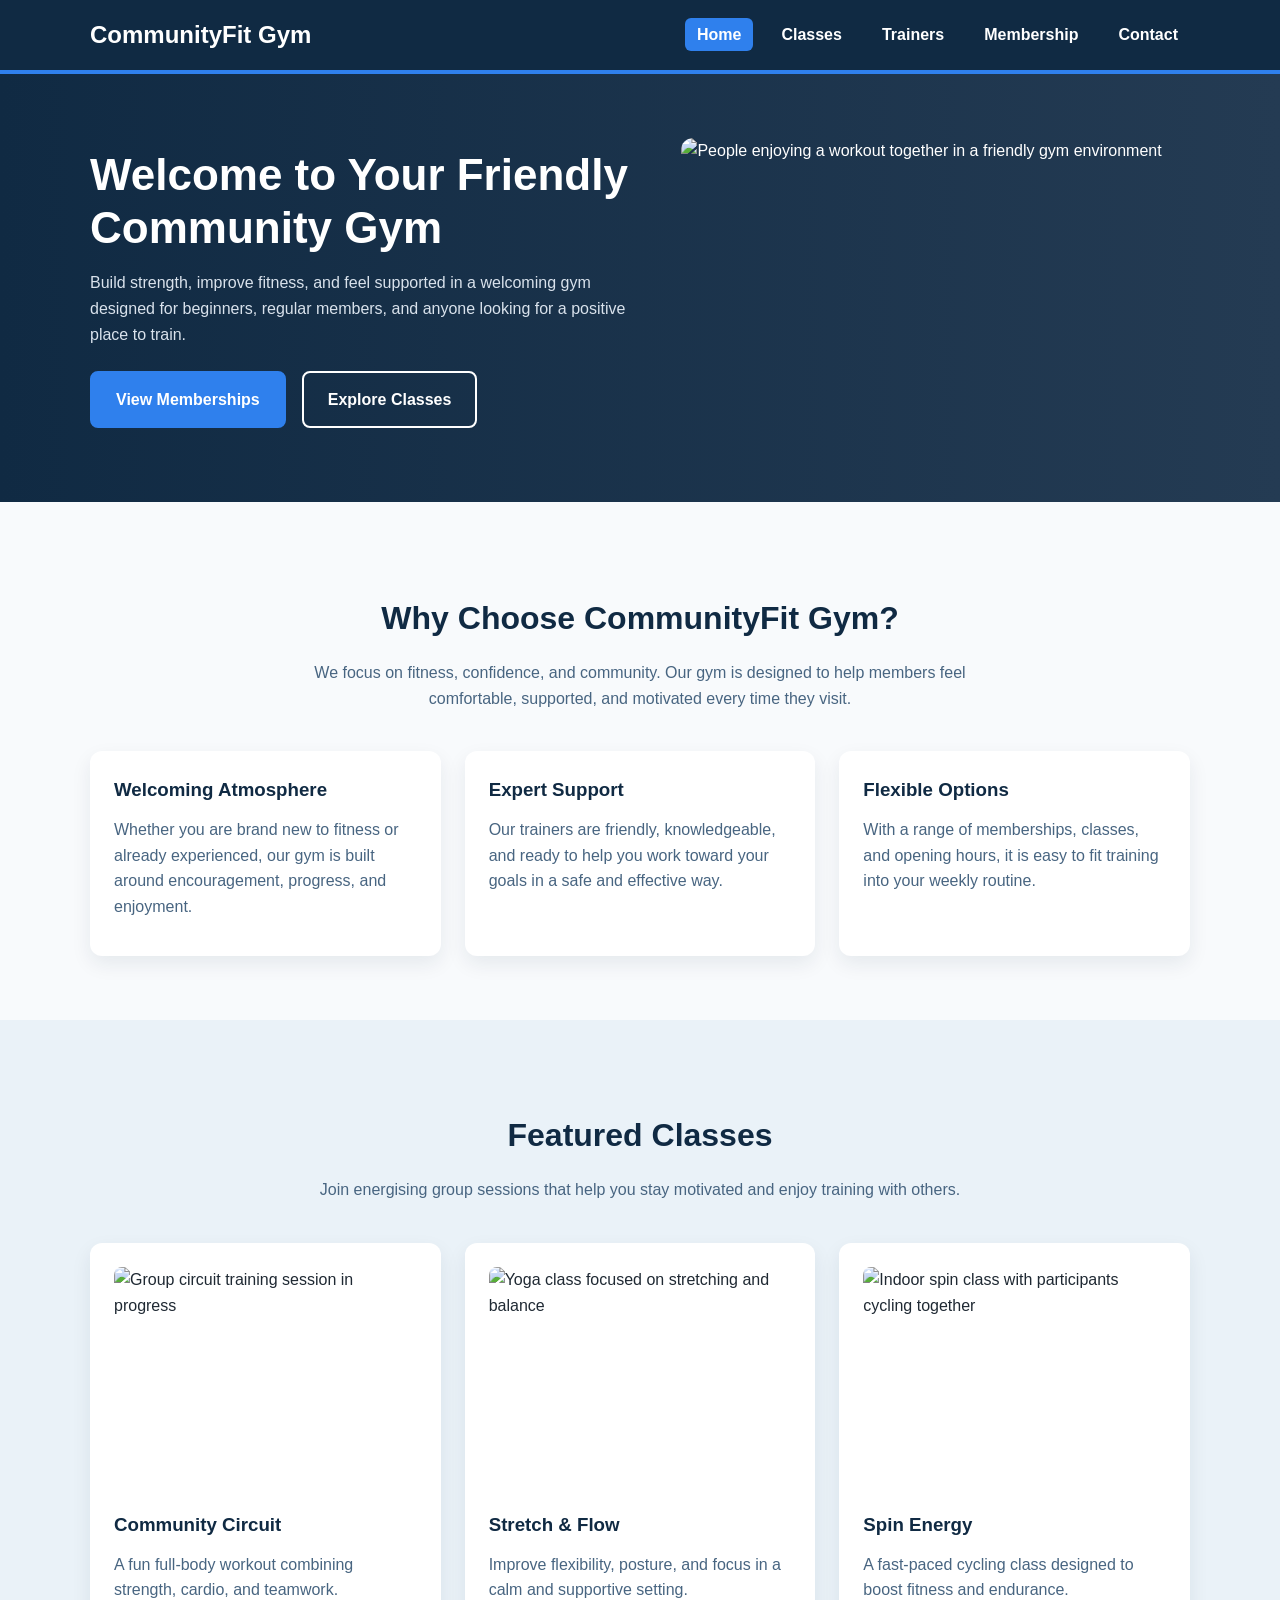
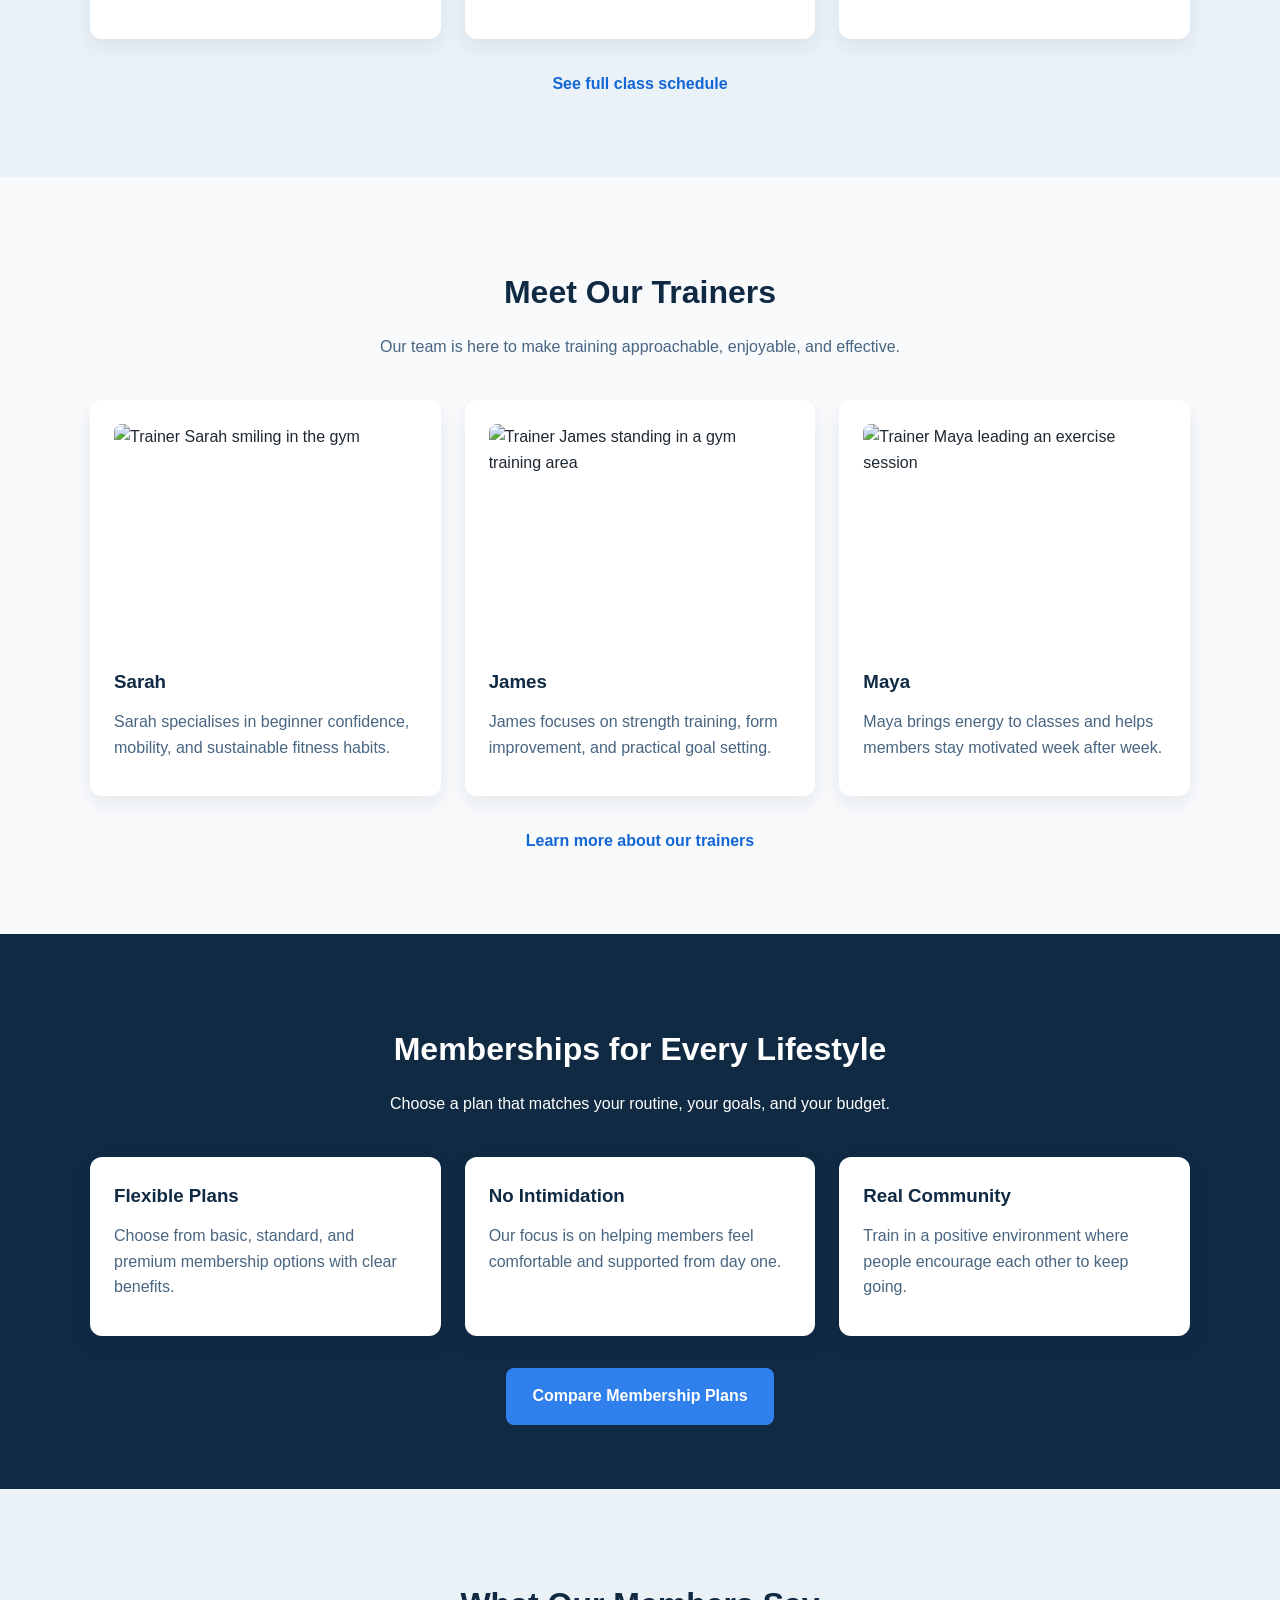
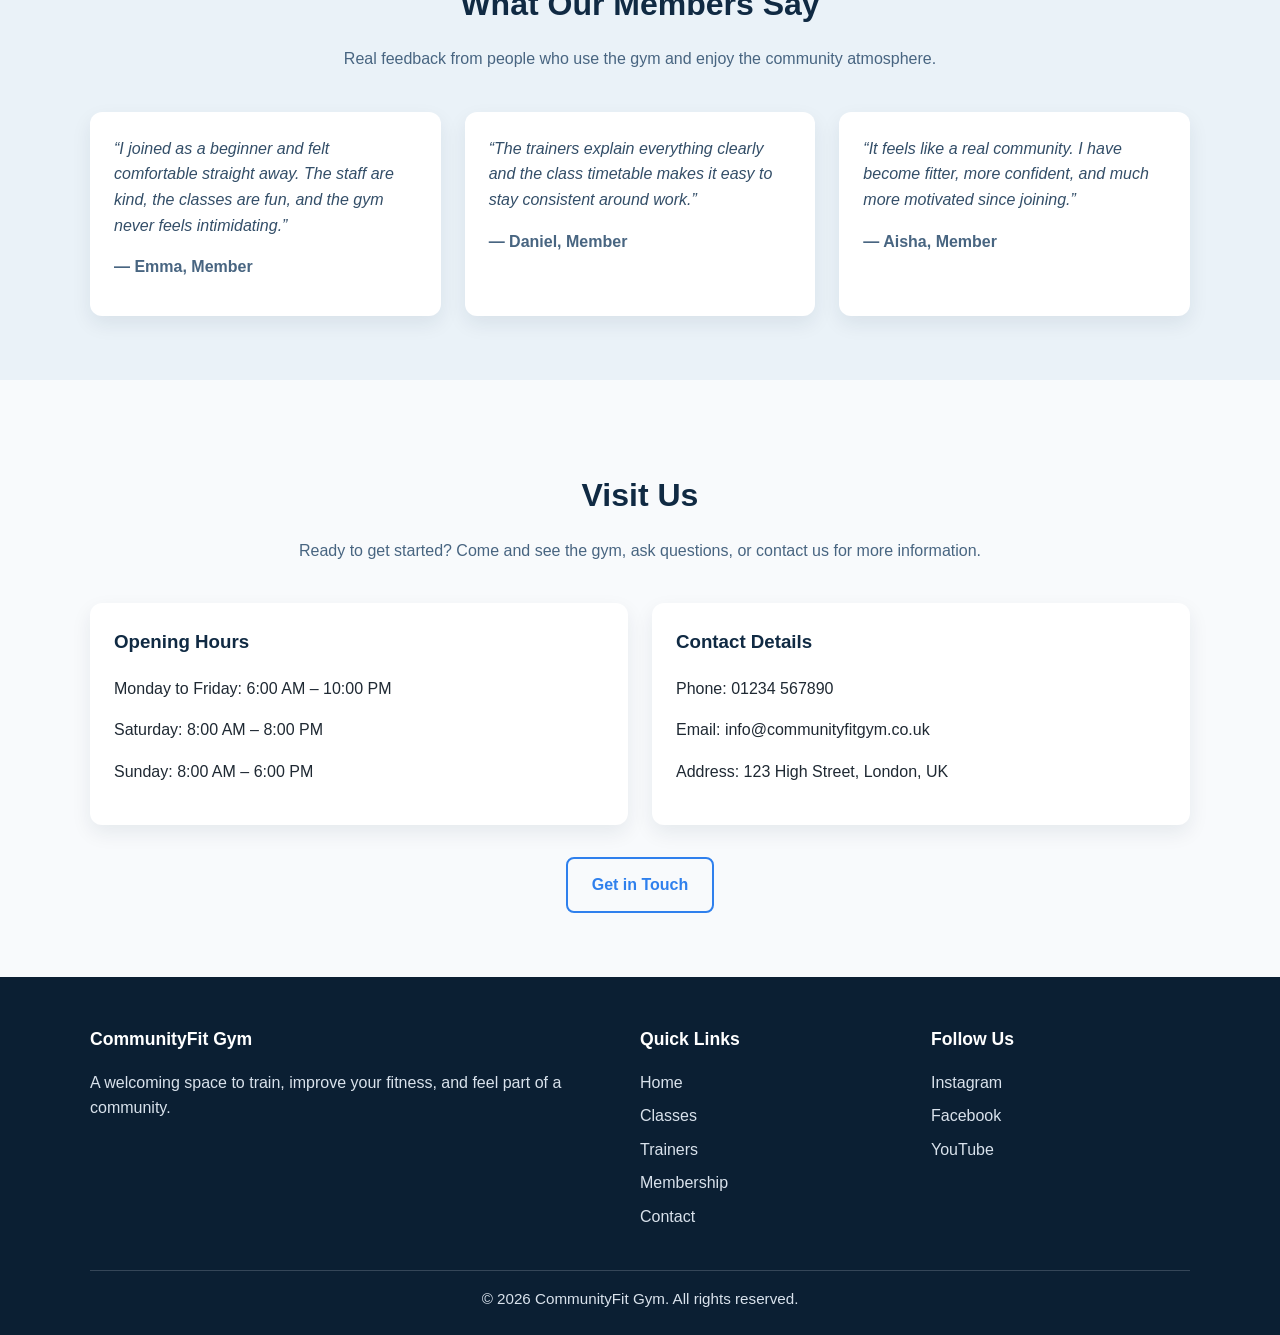
==== index.html @ 57872a76 "Initial commit – milestone project structure and planning documents" ====
<!DOCTYPE html>
<html lang="en">
<head>
  <meta charset="UTF-8">
  <meta name="viewport" content="width=device-width, initial-scale=1.0">
  <title>CommunityFit Gym | Home</title>
  <meta name="description" content="CommunityFit Gym is a friendly local gym offering motivating fitness spaces, expert trainers, group classes, and flexible memberships.">
  <link rel="stylesheet" href="css/style.css">
</head>
<body>
  <!-- Site Header -->
  <header>
    <div class="container">
      <a href="index.html" class="logo">CommunityFit Gym</a>

      <nav aria-label="Main navigation">
        <ul class="nav-links">
          <li><a href="index.html" aria-current="page">Home</a></li>
          <li><a href="classes.html">Classes</a></li>
          <li><a href="trainers.html">Trainers</a></li>
          <li><a href="membership.html">Membership</a></li>
          <li><a href="contact.html">Contact</a></li>
        </ul>
      </nav>
    </div>
  </header>

  <main>
    <!-- Hero Section -->
    <section class="hero">
      <div class="container hero-content">
        <div class="hero-text">
          <h1>Welcome to Your Friendly Community Gym</h1>
          <p>
            Build strength, improve fitness, and feel supported in a welcoming
            gym designed for beginners, regular members, and anyone looking for
            a positive place to train.
          </p>
          <div class="hero-buttons">
            <a href="membership.html" class="btn">View Memberships</a>
            <a href="classes.html" class="btn btn-secondary">Explore Classes</a>
          </div>
        </div>

        <div class="hero-image">
          <img src="images/gym-hero.jpg" alt="People enjoying a workout together in a friendly gym environment">
        </div>
      </div>
    </section>

    <!-- About Section -->
    <section class="section">
      <div class="container">
        <div class="section-heading">
          <h2>Why Choose CommunityFit Gym?</h2>
          <p>
            We focus on fitness, confidence, and community. Our gym is designed
            to help members feel comfortable, supported, and motivated every time
            they visit.
          </p>
        </div>

        <div class="card-grid">
          <article class="card">
            <h3>Welcoming Atmosphere</h3>
            <p>
              Whether you are brand new to fitness or already experienced, our
              gym is built around encouragement, progress, and enjoyment.
            </p>
          </article>

          <article class="card">
            <h3>Expert Support</h3>
            <p>
              Our trainers are friendly, knowledgeable, and ready to help you
              work toward your goals in a safe and effective way.
            </p>
          </article>

          <article class="card">
            <h3>Flexible Options</h3>
            <p>
              With a range of memberships, classes, and opening hours, it is easy
              to fit training into your weekly routine.
            </p>
          </article>
        </div>
      </div>
    </section>

    <!-- Featured Classes -->
    <section class="section section-alt">
      <div class="container">
        <div class="section-heading">
          <h2>Featured Classes</h2>
          <p>
            Join energising group sessions that help you stay motivated and enjoy
            training with others.
          </p>
        </div>

        <div class="card-grid">
          <article class="card">
            <img src="images/class-circuit.jpg" alt="Group circuit training session in progress">
            <h3>Community Circuit</h3>
            <p>
              A fun full-body workout combining strength, cardio, and teamwork.
            </p>
          </article>

          <article class="card">
            <img src="images/class-yoga.jpg" alt="Yoga class focused on stretching and balance">
            <h3>Stretch & Flow</h3>
            <p>
              Improve flexibility, posture, and focus in a calm and supportive setting.
            </p>
          </article>

          <article class="card">
            <img src="images/class-spin.jpg" alt="Indoor spin class with participants cycling together">
            <h3>Spin Energy</h3>
            <p>
              A fast-paced cycling class designed to boost fitness and endurance.
            </p>
          </article>
        </div>

        <p class="section-link">
          <a href="classes.html" class="text-link">See full class schedule</a>
        </p>
      </div>
    </section>

    <!-- Trainer Preview -->
    <section class="section">
      <div class="container">
        <div class="section-heading">
          <h2>Meet Our Trainers</h2>
          <p>
            Our team is here to make training approachable, enjoyable, and effective.
          </p>
        </div>

        <div class="card-grid">
          <article class="card">
            <img src="images/trainer-sarah.jpg" alt="Trainer Sarah smiling in the gym">
            <h3>Sarah</h3>
            <p>
              Sarah specialises in beginner confidence, mobility, and sustainable fitness habits.
            </p>
          </article>

          <article class="card">
            <img src="images/trainer-james.jpg" alt="Trainer James standing in a gym training area">
            <h3>James</h3>
            <p>
              James focuses on strength training, form improvement, and practical goal setting.
            </p>
          </article>

          <article class="card">
            <img src="images/trainer-maya.jpg" alt="Trainer Maya leading an exercise session">
            <h3>Maya</h3>
            <p>
              Maya brings energy to classes and helps members stay motivated week after week.
            </p>
          </article>
        </div>

        <p class="section-link">
          <a href="trainers.html" class="text-link">Learn more about our trainers</a>
        </p>
      </div>
    </section>

    <!-- Membership CTA -->
    <section class="section cta-section">
      <div class="container">
        <div class="section-heading">
          <h2>Memberships for Every Lifestyle</h2>
          <p>
            Choose a plan that matches your routine, your goals, and your budget.
          </p>
        </div>

        <div class="card-grid">
          <article class="card">
            <h3>Flexible Plans</h3>
            <p>
              Choose from basic, standard, and premium membership options with clear benefits.
            </p>
          </article>

          <article class="card">
            <h3>No Intimidation</h3>
            <p>
              Our focus is on helping members feel comfortable and supported from day one.
            </p>
          </article>

          <article class="card">
            <h3>Real Community</h3>
            <p>
              Train in a positive environment where people encourage each other to keep going.
            </p>
          </article>
        </div>

        <div class="center-content">
          <a href="membership.html" class="btn">Compare Membership Plans</a>
        </div>
      </div>
    </section>

    <!-- Testimonials -->
    <section class="section section-alt">
      <div class="container">
        <div class="section-heading">
          <h2>What Our Members Say</h2>
          <p>
            Real feedback from people who use the gym and enjoy the community atmosphere.
          </p>
        </div>

        <div class="card-grid">
          <article class="card">
            <blockquote>
              “I joined as a beginner and felt comfortable straight away. The staff are kind,
              the classes are fun, and the gym never feels intimidating.”
            </blockquote>
            <p class="testimonial-name">— Emma, Member</p>
          </article>

          <article class="card">
            <blockquote>
              “The trainers explain everything clearly and the class timetable makes it easy
              to stay consistent around work.”
            </blockquote>
            <p class="testimonial-name">— Daniel, Member</p>
          </article>

          <article class="card">
            <blockquote>
              “It feels like a real community. I have become fitter, more confident, and much
              more motivated since joining.”
            </blockquote>
            <p class="testimonial-name">— Aisha, Member</p>
          </article>
        </div>
      </div>
    </section>

    <!-- Contact Preview -->
    <section class="section">
      <div class="container">
        <div class="section-heading">
          <h2>Visit Us</h2>
          <p>
            Ready to get started? Come and see the gym, ask questions, or contact us for more information.
          </p>
        </div>

        <div class="contact-preview">
          <div class="contact-box">
            <h3>Opening Hours</h3>
            <p>Monday to Friday: 6:00 AM – 10:00 PM</p>
            <p>Saturday: 8:00 AM – 8:00 PM</p>
            <p>Sunday: 8:00 AM – 6:00 PM</p>
          </div>

          <div class="contact-box">
            <h3>Contact Details</h3>
            <p>Phone: 01234 567890</p>
            <p>Email: info@communityfitgym.co.uk</p>
            <p>Address: 123 High Street, London, UK</p>
          </div>
        </div>

        <div class="center-content">
          <a href="contact.html" class="btn btn-secondary">Get in Touch</a>
        </div>
      </div>
    </section>
  </main>

  <!-- Site Footer -->
  <footer>
    <div class="container footer-content">
      <div>
        <h2 class="footer-heading">CommunityFit Gym</h2>
        <p>A welcoming space to train, improve your fitness, and feel part of a community.</p>
      </div>

      <div>
        <h2 class="footer-heading">Quick Links</h2>
        <ul class="footer-links">
          <li><a href="index.html">Home</a></li>
          <li><a href="classes.html">Classes</a></li>
          <li><a href="trainers.html">Trainers</a></li>
          <li><a href="membership.html">Membership</a></li>
          <li><a href="contact.html">Contact</a></li>
        </ul>
      </div>

      <div>
        <h2 class="footer-heading">Follow Us</h2>
        <ul class="footer-links">
          <li><a href="https://www.instagram.com/" target="_blank" rel="noopener noreferrer">Instagram</a></li>
          <li><a href="https://www.facebook.com/" target="_blank" rel="noopener noreferrer">Facebook</a></li>
          <li><a href="https://www.youtube.com/" target="_blank" rel="noopener noreferrer">YouTube</a></li>
        </ul>
      </div>
    </div>

    <div class="container">
      <p class="copyright">&copy; 2026 CommunityFit Gym. All rights reserved.</p>
    </div>
  </footer>
</body>
</html>
---- css/style.css ----
/* ========================================
   COMMUNITY GYM WEBSITE STYLESHEET
   Main stylesheet for all pages
   ======================================== */

/* ========================================
   CSS RESET / BASE STYLES
   ======================================== */
*,
*::before,
*::after {
  box-sizing: border-box;
}

html {
  font-size: 100%;
  scroll-behavior: smooth;
}

body {
  margin: 0;
  font-family: Arial, Helvetica, sans-serif;
  line-height: 1.6;
  color: #1f2933;
  background-color: #f8fafc;
}

img {
  display: block;
  max-width: 100%;
  height: auto;
}

table {
  border-collapse: collapse;
  width: 100%;
}

input,
textarea,
button {
  font: inherit;
}

a {
  color: inherit;
  text-decoration: none;
}

ul {
  padding-left: 0;
  margin: 0;
  list-style: none;
}

/* ========================================
   GLOBAL LAYOUT
   ======================================== */
.container {
  width: min(1100px, 90%);
  margin: 0 auto;
}

.section {
  padding: 4rem 0;
}

.section-alt {
  background-color: #eaf2f8;
}

.section-heading {
  max-width: 700px;
  margin: 0 auto 2.5rem;
  text-align: center;
}

.section-heading h2 {
  margin-bottom: 1rem;
  font-size: 2rem;
  color: #102a43;
}

.section-heading p {
  margin: 0;
  color: #486581;
}

.center-content {
  text-align: center;
  margin-top: 2rem;
}

.sr-only {
  position: absolute;
  width: 1px;
  height: 1px;
  padding: 0;
  margin: -1px;
  overflow: hidden;
  clip: rect(0, 0, 0, 0);
  white-space: nowrap;
  border: 0;
}

/* ========================================
   HEADER / NAVIGATION
   ======================================== */
header {
  background-color: #102a43;
  color: #ffffff;
  padding: 1rem 0;
  border-bottom: 4px solid #2f80ed;
}

header .container {
  display: flex;
  justify-content: space-between;
  align-items: center;
  gap: 1.5rem;
}

.logo {
  font-size: 1.5rem;
  font-weight: bold;
  color: #ffffff;
}

.nav-links {
  display: flex;
  flex-wrap: wrap;
  gap: 1rem;
}

.nav-links a {
  color: #ffffff;
  font-weight: 600;
  padding: 0.5rem 0.75rem;
  border-radius: 0.375rem;
  transition: background-color 0.3s ease;
}

.nav-links a:hover,
.nav-links a:focus {
  background-color: rgba(255, 255, 255, 0.15);
}

.nav-links a[aria-current="page"] {
  background-color: #2f80ed;
  color: #ffffff;
}

/* ========================================
   HERO / PAGE BANNER
   ======================================== */
.hero {
  background: linear-gradient(to right, #102a43, #243b53);
  color: #ffffff;
  padding: 4rem 0;
}

.hero-content {
  display: grid;
  grid-template-columns: 1.1fr 1fr;
  align-items: center;
  gap: 2rem;
}

.hero-text h1 {
  margin-top: 0;
  margin-bottom: 1rem;
  font-size: 2.75rem;
  line-height: 1.2;
}

.hero-text p {
  margin-bottom: 1.5rem;
  color: #d9e2ec;
  max-width: 580px;
}

.hero-image img {
  border-radius: 0.75rem;
  object-fit: cover;
  min-height: 300px;
  width: 100%;
}

.hero-buttons {
  display: flex;
  flex-wrap: wrap;
  gap: 1rem;
}

.page-banner {
  background-color: #d9eaf7;
  padding: 3rem 0;
  text-align: center;
}

.page-banner h1 {
  margin-top: 0;
  margin-bottom: 0.75rem;
  font-size: 2.5rem;
  color: #102a43;
}

.page-banner p {
  max-width: 700px;
  margin: 0 auto;
  color: #486581;
}

/* ========================================
   BUTTONS / LINKS
   ======================================== */
.btn {
  display: inline-block;
  background-color: #2f80ed;
  color: #ffffff;
  border: 2px solid #2f80ed;
  padding: 0.85rem 1.5rem;
  border-radius: 0.5rem;
  font-weight: 700;
  transition: background-color 0.3s ease, border-color 0.3s ease,
    color 0.3s ease, transform 0.3s ease;
  cursor: pointer;
}

.btn:hover,
.btn:focus {
  background-color: #1366d6;
  border-color: #1366d6;
  transform: translateY(-2px);
}

.btn-secondary {
  background-color: transparent;
  border: 2px solid #ffffff;
  color: #ffffff;
}

.hero .btn-secondary:hover,
.hero .btn-secondary:focus {
  background-color: #ffffff;
  color: #102a43;
}

.section .btn-secondary,
.cta-section .btn-secondary,
.center-content .btn-secondary {
  background-color: transparent;
  border-color: #2f80ed;
  color: #2f80ed;
}

.section .btn-secondary:hover,
.section .btn-secondary:focus,
.cta-section .btn-secondary:hover,
.cta-section .btn-secondary:focus,
.center-content .btn-secondary:hover,
.center-content .btn-secondary:focus {
  background-color: #2f80ed;
  color: #ffffff;
}

.text-link {
  color: #1366d6;
  font-weight: 700;
}

.text-link:hover,
.text-link:focus {
  text-decoration: underline;
}

.section-link {
  text-align: center;
  margin-top: 2rem;
}

/* ========================================
   CARD LAYOUTS
   ======================================== */
.card-grid {
  display: grid;
  grid-template-columns: repeat(3, 1fr);
  gap: 1.5rem;
}

.card {
  background-color: #ffffff;
  border-radius: 0.75rem;
  padding: 1.5rem;
  box-shadow: 0 8px 20px rgba(16, 42, 67, 0.08);
  height: 100%;
}

.card img {
  width: 100%;
  border-radius: 0.5rem;
  margin-bottom: 1rem;
  object-fit: cover;
  aspect-ratio: 4 / 3;
}

.card h3 {
  margin-top: 0;
  margin-bottom: 0.75rem;
  color: #102a43;
}

.card p {
  margin-top: 0;
  margin-bottom: 0.75rem;
  color: #486581;
}

.trainer-role {
  font-weight: 700;
  color: #2f80ed;
}

blockquote {
  margin: 0 0 1rem;
  font-style: italic;
  color: #334e68;
}

.testimonial-name {
  font-weight: 700;
  color: #102a43;
  margin-bottom: 0;
}

/* ========================================
   MEMBERSHIP
   ======================================== */
.membership-grid {
  align-items: stretch;
}

.membership-card {
  text-align: center;
}

.featured-plan {
  border: 3px solid #2f80ed;
  position: relative;
}

.price {
  font-size: 2.25rem;
  font-weight: bold;
  color: #102a43;
  margin: 1rem 0;
}

.price span {
  font-size: 1rem;
  font-weight: normal;
  color: #486581;
}

.membership-features {
  margin: 1.5rem 0;
  text-align: left;
}

.membership-features li {
  padding: 0.5rem 0;
  border-bottom: 1px solid #e6edf3;
  color: #486581;
}

.membership-features li:last-child {
  border-bottom: none;
}

.faq-grid {
  display: grid;
  grid-template-columns: repeat(3, 1fr);
  gap: 1.5rem;
}

/* ========================================
   TABLES
   ======================================== */
.table-wrapper,
.hours-table-wrapper {
  overflow-x: auto;
}

.schedule-table,
.hours-table {
  background-color: #ffffff;
  border-radius: 0.5rem;
  overflow: hidden;
  box-shadow: 0 8px 20px rgba(16, 42, 67, 0.08);
}

.schedule-table th,
.schedule-table td,
.hours-table th,
.hours-table td {
  padding: 1rem;
  text-align: left;
  border-bottom: 1px solid #d9e2ec;
}

.schedule-table thead,
.hours-table thead {
  background-color: #102a43;
  color: #ffffff;
}

.schedule-table tbody tr:nth-child(even),
.hours-table tbody tr:nth-child(even) {
  background-color: #f8fafc;
}

/* ========================================
   CONTACT / FORM
   ======================================== */
.contact-preview,
.contact-grid {
  display: grid;
  grid-template-columns: repeat(2, 1fr);
  gap: 1.5rem;
}

.contact-grid {
  grid-template-columns: repeat(3, 1fr);
}

.contact-box {
  background-color: #ffffff;
  padding: 1.5rem;
  border-radius: 0.75rem;
  box-shadow: 0 8px 20px rgba(16, 42, 67, 0.08);
}

.contact-box h3 {
  margin-top: 0;
  color: #102a43;
}

.contact-form {
  max-width: 750px;
  margin: 0 auto;
  background-color: #ffffff;
  padding: 2rem;
  border-radius: 0.75rem;
  box-shadow: 0 8px 20px rgba(16, 42, 67, 0.08);
}

.form-group {
  margin-bottom: 1.25rem;
}

.form-group label {
  display: block;
  margin-bottom: 0.5rem;
  font-weight: 700;
  color: #102a43;
}

.form-group input,
.form-group textarea {
  width: 100%;
  padding: 0.9rem 1rem;
  border: 1px solid #bcccdc;
  border-radius: 0.5rem;
  background-color: #ffffff;
  color: #1f2933;
}

.form-group input:focus,
.form-group textarea:focus {
  outline: 3px solid rgba(47, 128, 237, 0.2);
  border-color: #2f80ed;
}

/* ========================================
   CTA SECTION
   ======================================== */
.cta-section {
  background-color: #102a43;
  color: #ffffff;
}

.cta-section .section-heading h2,
.cta-section .section-heading p {
  color: #ffffff;
}

/* ========================================
   FOOTER
   ======================================== */
footer {
  background-color: #0b1f33;
  color: #d9e2ec;
  padding: 3rem 0 1.5rem;
}

.footer-content {
  display: grid;
  grid-template-columns: 2fr 1fr 1fr;
  gap: 2rem;
  margin-bottom: 2rem;
}

.footer-heading {
  font-size: 1.1rem;
  margin-top: 0;
  margin-bottom: 1rem;
  color: #ffffff;
}

.footer-links li {
  margin-bottom: 0.5rem;
}

.footer-links a:hover,
.footer-links a:focus {
  color: #ffffff;
  text-decoration: underline;
}

.copyright {
  margin: 0;
  text-align: center;
  border-top: 1px solid rgba(217, 226, 236, 0.2);
  padding-top: 1rem;
  font-size: 0.95rem;
}

/* ========================================
   RESPONSIVE DESIGN
   ======================================== */
@media (max-width: 900px) {
  header .container,
  .hero-content,
  .footer-content,
  .contact-grid,
  .contact-preview,
  .card-grid,
  .faq-grid {
    grid-template-columns: 1fr;
  }

  header .container {
    display: flex;
    flex-direction: column;
    align-items: flex-start;
  }

  .nav-links {
    width: 100%;
  }

  .hero-text h1 {
    font-size: 2.2rem;
  }

  .footer-content {
    display: grid;
  }
}

@media (max-width: 700px) {
  .section {
    padding: 3rem 0;
  }

  .hero {
    padding: 3rem 0;
  }

  .hero-text h1,
  .page-banner h1 {
    font-size: 2rem;
  }

  .section-heading h2 {
    font-size: 1.75rem;
  }

  .nav-links {
    flex-direction: column;
    align-items: flex-start;
  }

  .hero-buttons,
  .center-content {
    display: flex;
    flex-direction: column;
    align-items: stretch;
    gap: 1rem;
  }

  .btn {
    text-align: center;
  }

  .contact-form {
    padding: 1.5rem;
  }

  .schedule-table th,
  .schedule-table td,
  .hours-table th,
  .hours-table td {
    padding: 0.75rem;
  }
}

@media (max-width: 480px) {
  body {
    font-size: 0.95rem;
  }

  .container {
    width: 92%;
  }

  .hero-text h1,
  .page-banner h1 {
    font-size: 1.75rem;
  }

  .section-heading h2 {
    font-size: 1.5rem;
  }

  .logo {
    font-size: 1.25rem;
  }

  .card,
  .contact-box,
  .contact-form {
    padding: 1.25rem;
  }
}
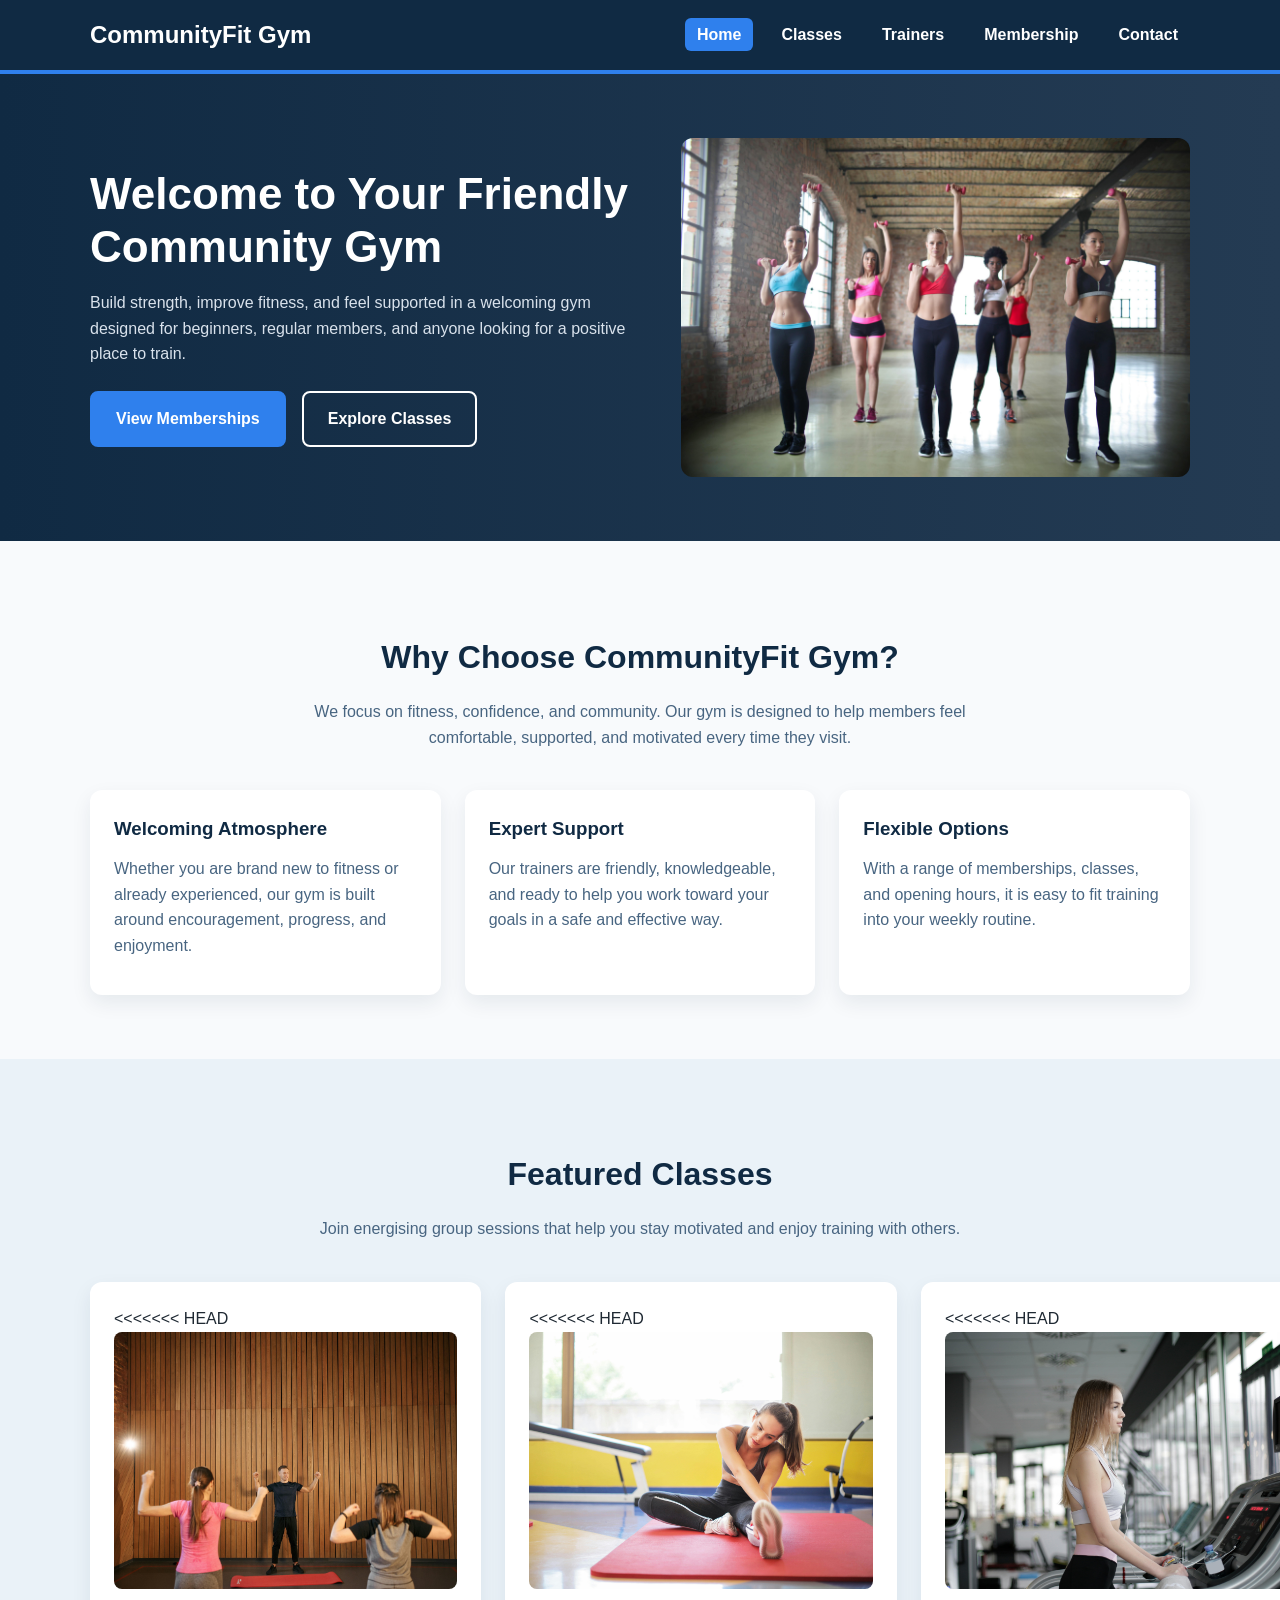
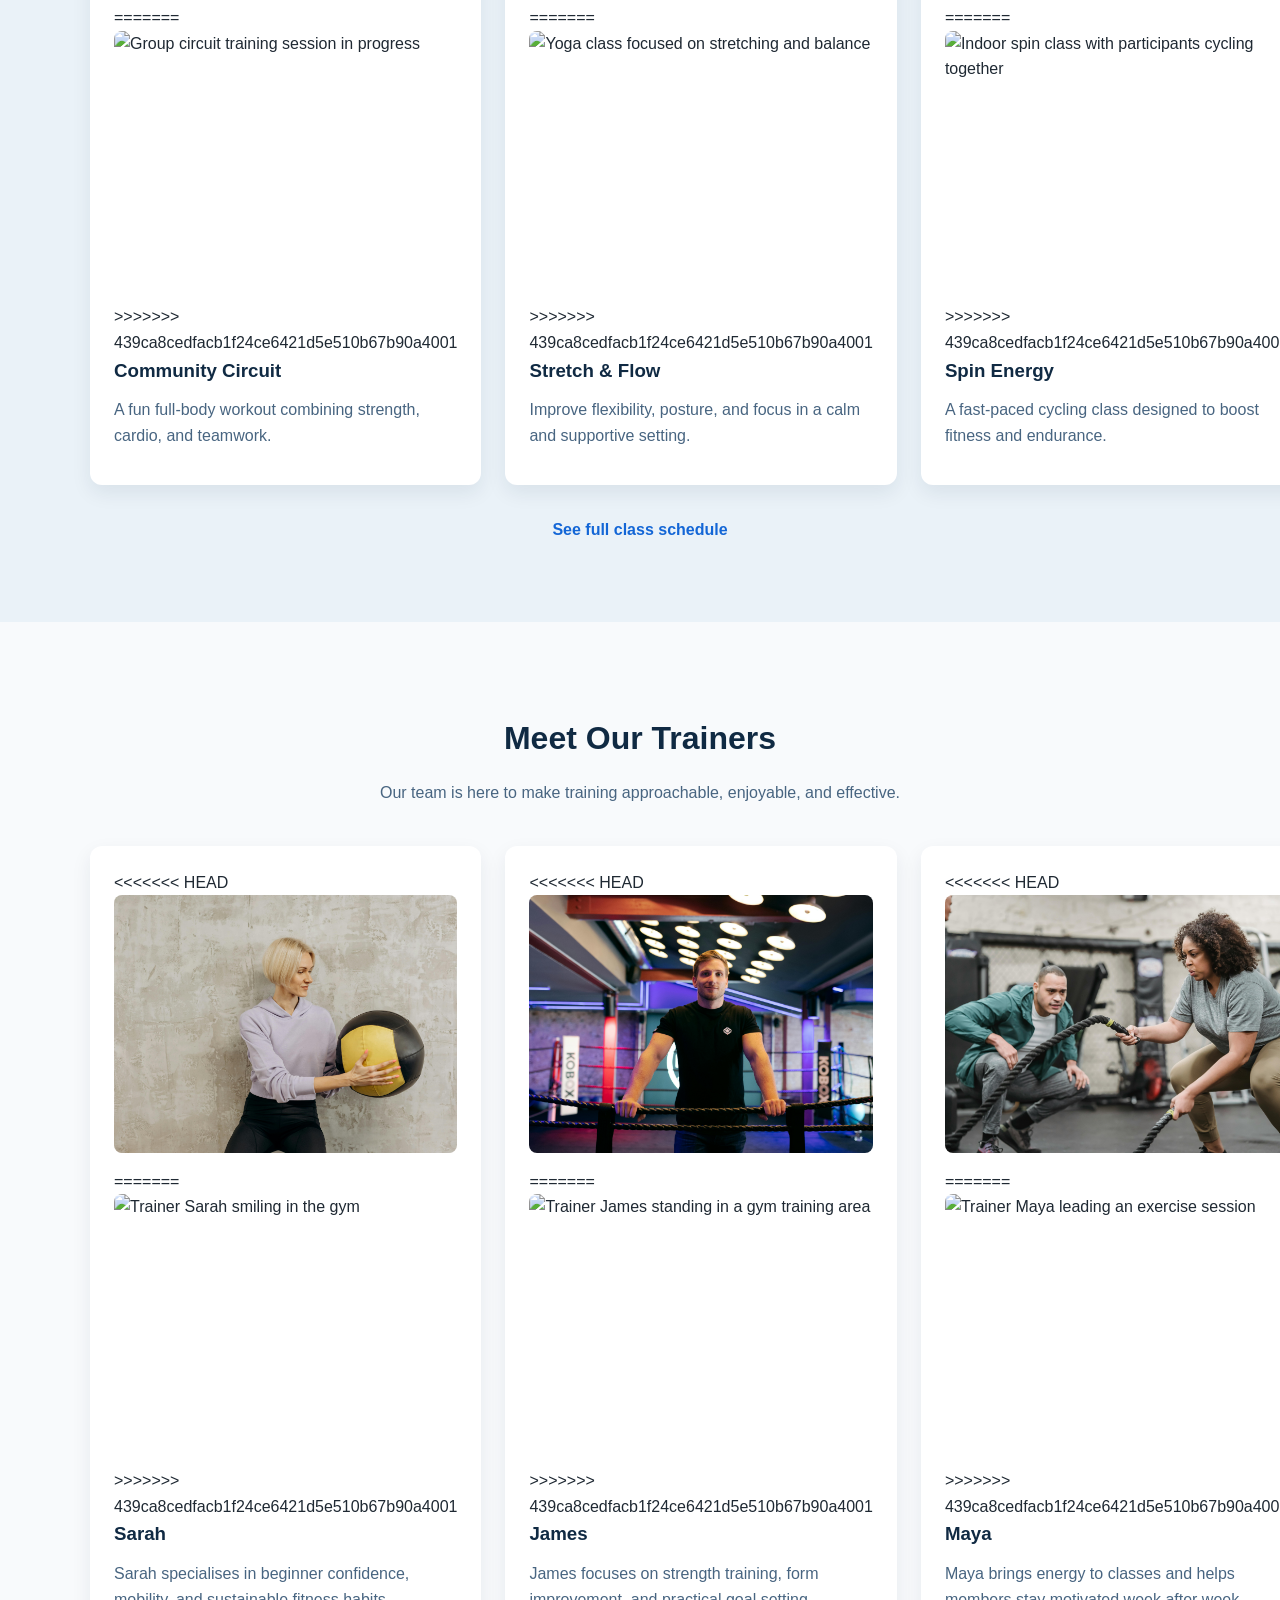
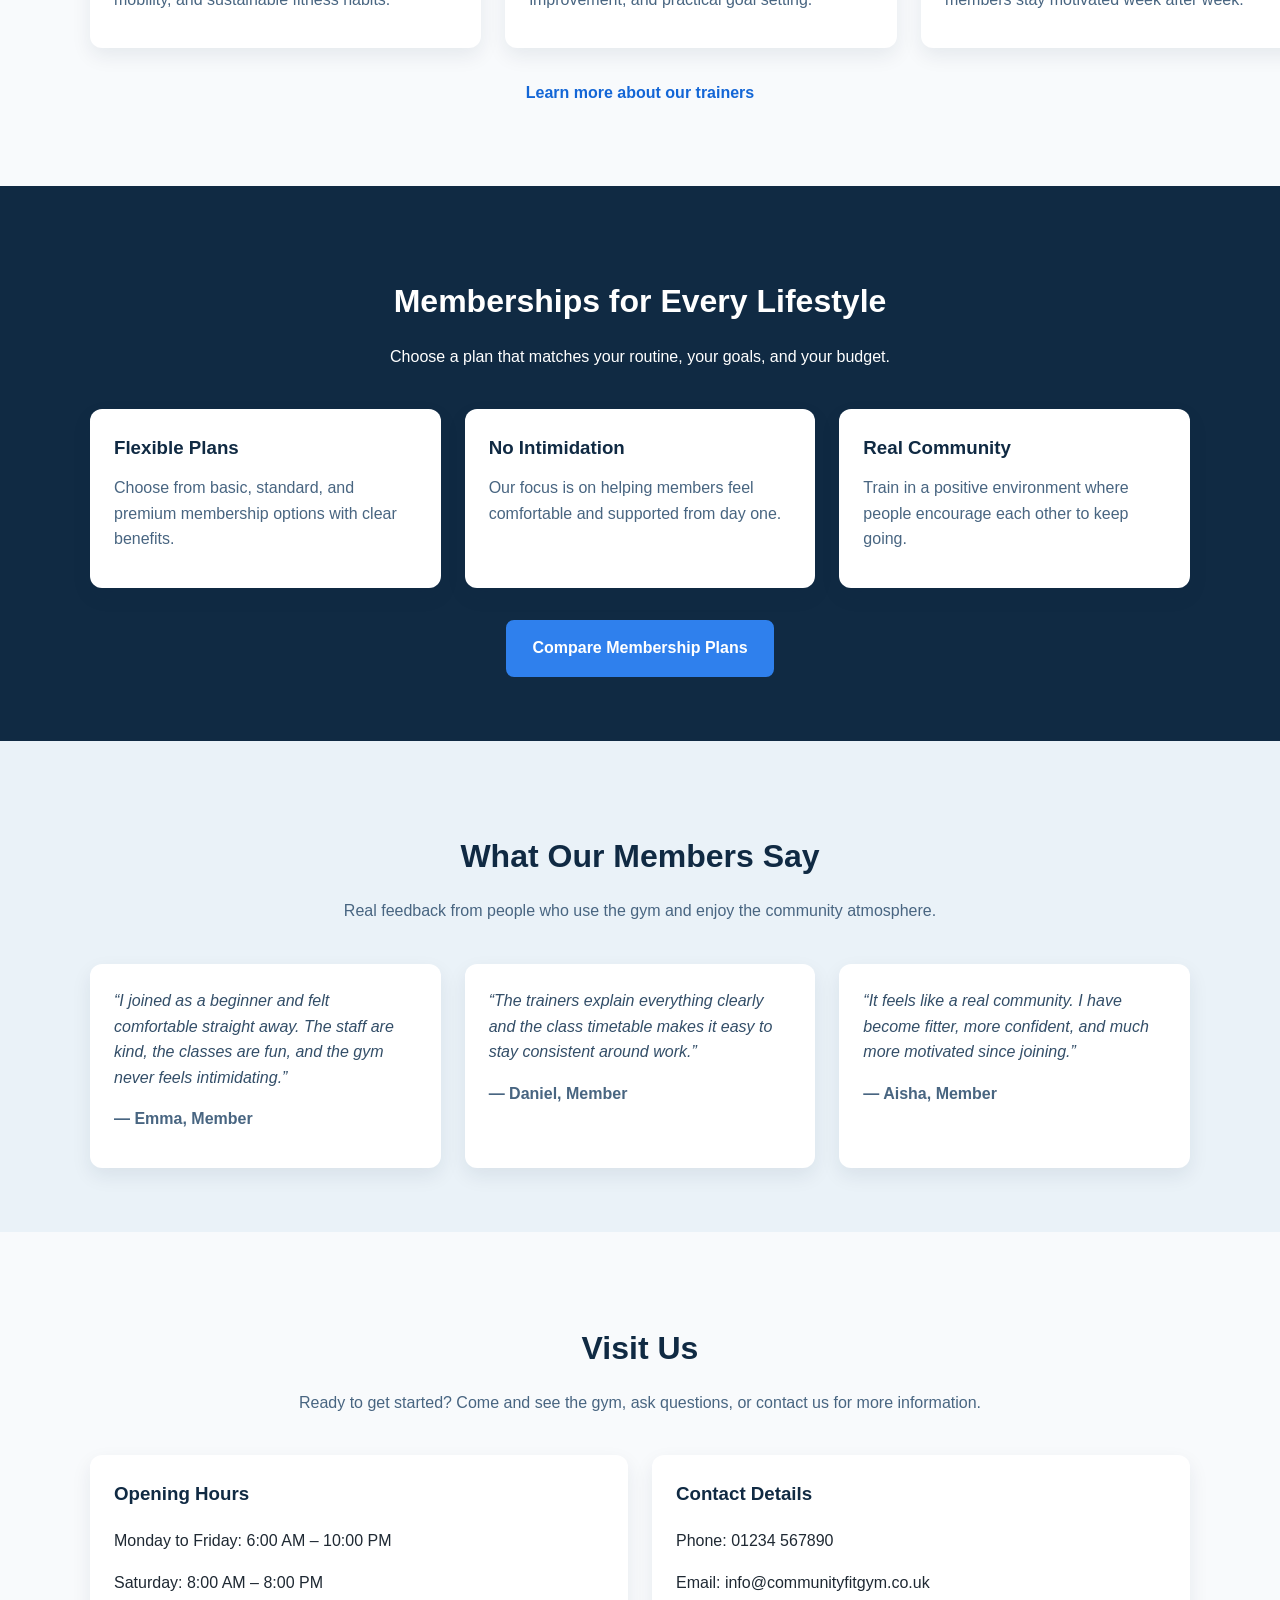
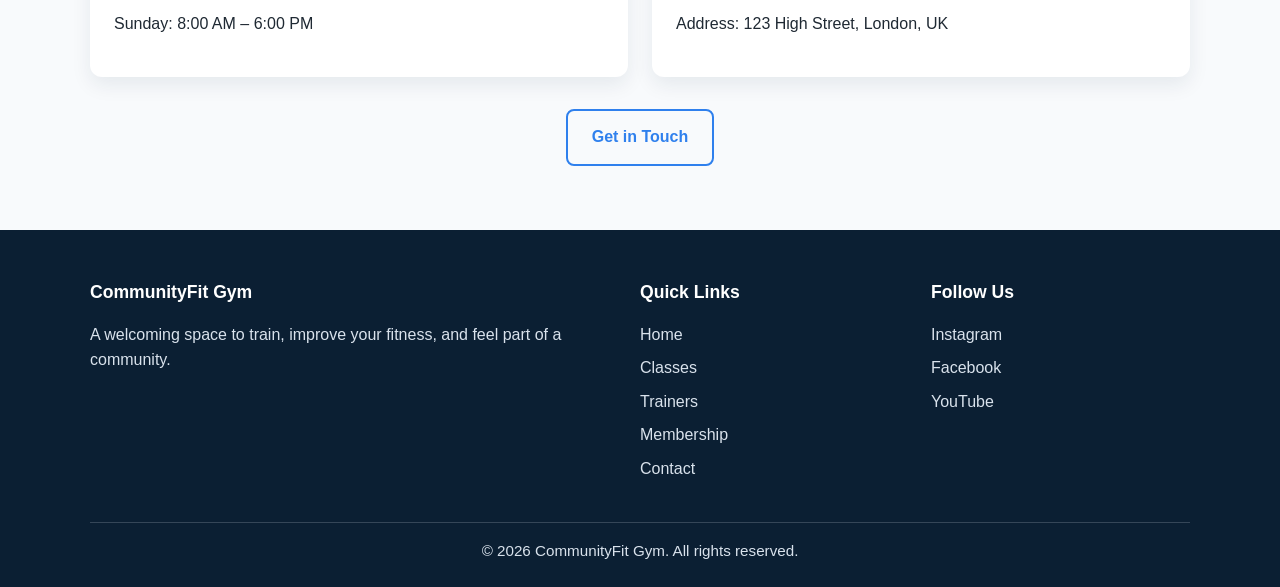
==== commit 1a00139e: "Milestone update: add images and implement matching alt text for accessibility" ====
--- a/index.html
+++ b/index.html
@@ -101,7 +101,11 @@
 
         <div class="card-grid">
           <article class="card">
+<<<<<<< HEAD
+            <img src="images/community-circuit.jpg" alt="Group circuit training session in progress">
+=======
             <img src="images/class-circuit.jpg" alt="Group circuit training session in progress">
+>>>>>>> 439ca8cedfacb1f24ce6421d5e510b67b90a4001
             <h3>Community Circuit</h3>
             <p>
               A fun full-body workout combining strength, cardio, and teamwork.
@@ -109,7 +113,11 @@
           </article>
 
           <article class="card">
+<<<<<<< HEAD
+            <img src="images/stretch-and-flow.jpg" alt="Yoga class focused on stretching and balance">
+=======
             <img src="images/class-yoga.jpg" alt="Yoga class focused on stretching and balance">
+>>>>>>> 439ca8cedfacb1f24ce6421d5e510b67b90a4001
             <h3>Stretch & Flow</h3>
             <p>
               Improve flexibility, posture, and focus in a calm and supportive setting.
@@ -117,7 +125,11 @@
           </article>
 
           <article class="card">
+<<<<<<< HEAD
+            <img src="images/spin-energy.jpg" alt="Indoor spin class with participants cycling together">
+=======
             <img src="images/class-spin.jpg" alt="Indoor spin class with participants cycling together">
+>>>>>>> 439ca8cedfacb1f24ce6421d5e510b67b90a4001
             <h3>Spin Energy</h3>
             <p>
               A fast-paced cycling class designed to boost fitness and endurance.
@@ -143,7 +155,11 @@
 
         <div class="card-grid">
           <article class="card">
+<<<<<<< HEAD
+            <img src="images/sarah-female-instructor.jpg" alt="Trainer Sarah smiling in the gym">
+=======
             <img src="images/trainer-sarah.jpg" alt="Trainer Sarah smiling in the gym">
+>>>>>>> 439ca8cedfacb1f24ce6421d5e510b67b90a4001
             <h3>Sarah</h3>
             <p>
               Sarah specialises in beginner confidence, mobility, and sustainable fitness habits.
@@ -151,7 +167,11 @@
           </article>
 
           <article class="card">
+<<<<<<< HEAD
+            <img src="images/james-male-instructor.jpg" alt="Trainer James standing in a gym training area">
+=======
             <img src="images/trainer-james.jpg" alt="Trainer James standing in a gym training area">
+>>>>>>> 439ca8cedfacb1f24ce6421d5e510b67b90a4001
             <h3>James</h3>
             <p>
               James focuses on strength training, form improvement, and practical goal setting.
@@ -159,7 +179,11 @@
           </article>
 
           <article class="card">
+<<<<<<< HEAD
+            <img src="images/maya-female-instructor.jpg" alt="Trainer Maya leading an exercise session">
+=======
             <img src="images/trainer-maya.jpg" alt="Trainer Maya leading an exercise session">
+>>>>>>> 439ca8cedfacb1f24ce6421d5e510b67b90a4001
             <h3>Maya</h3>
             <p>
               Maya brings energy to classes and helps members stay motivated week after week.
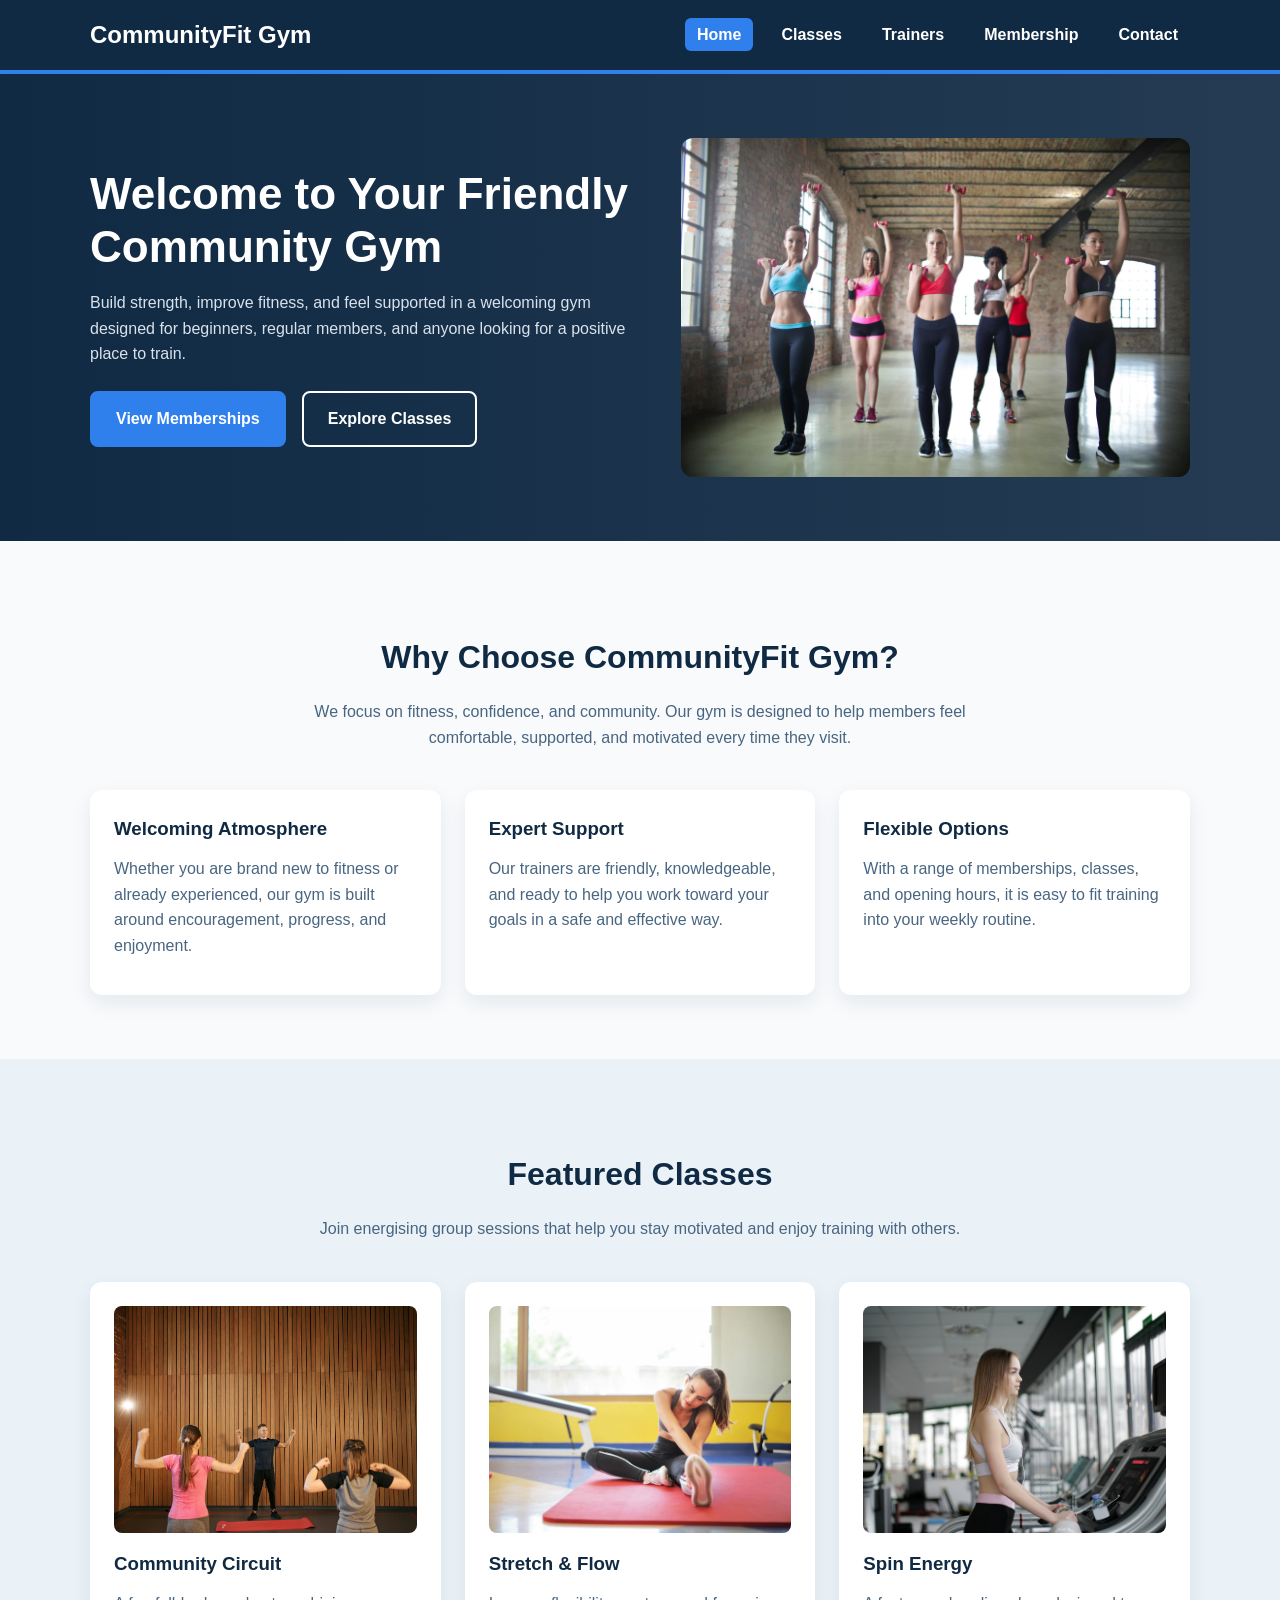
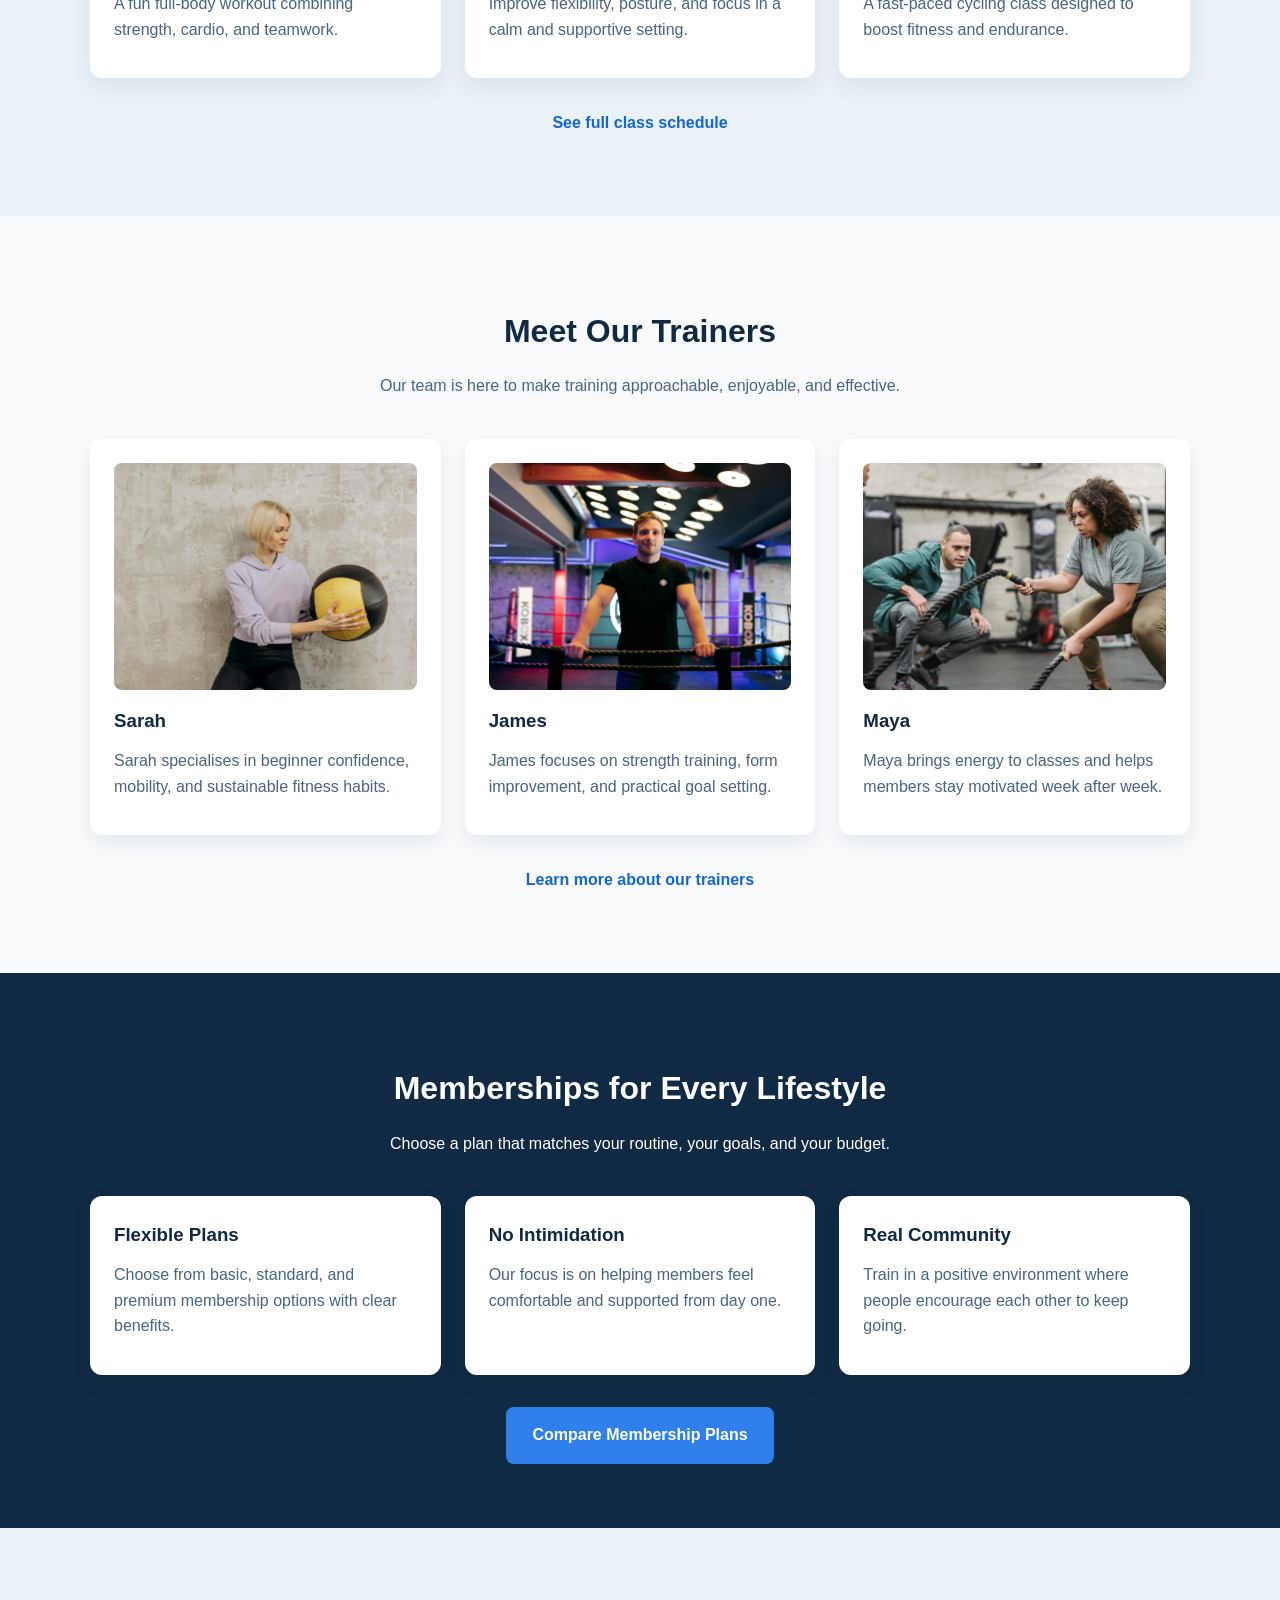
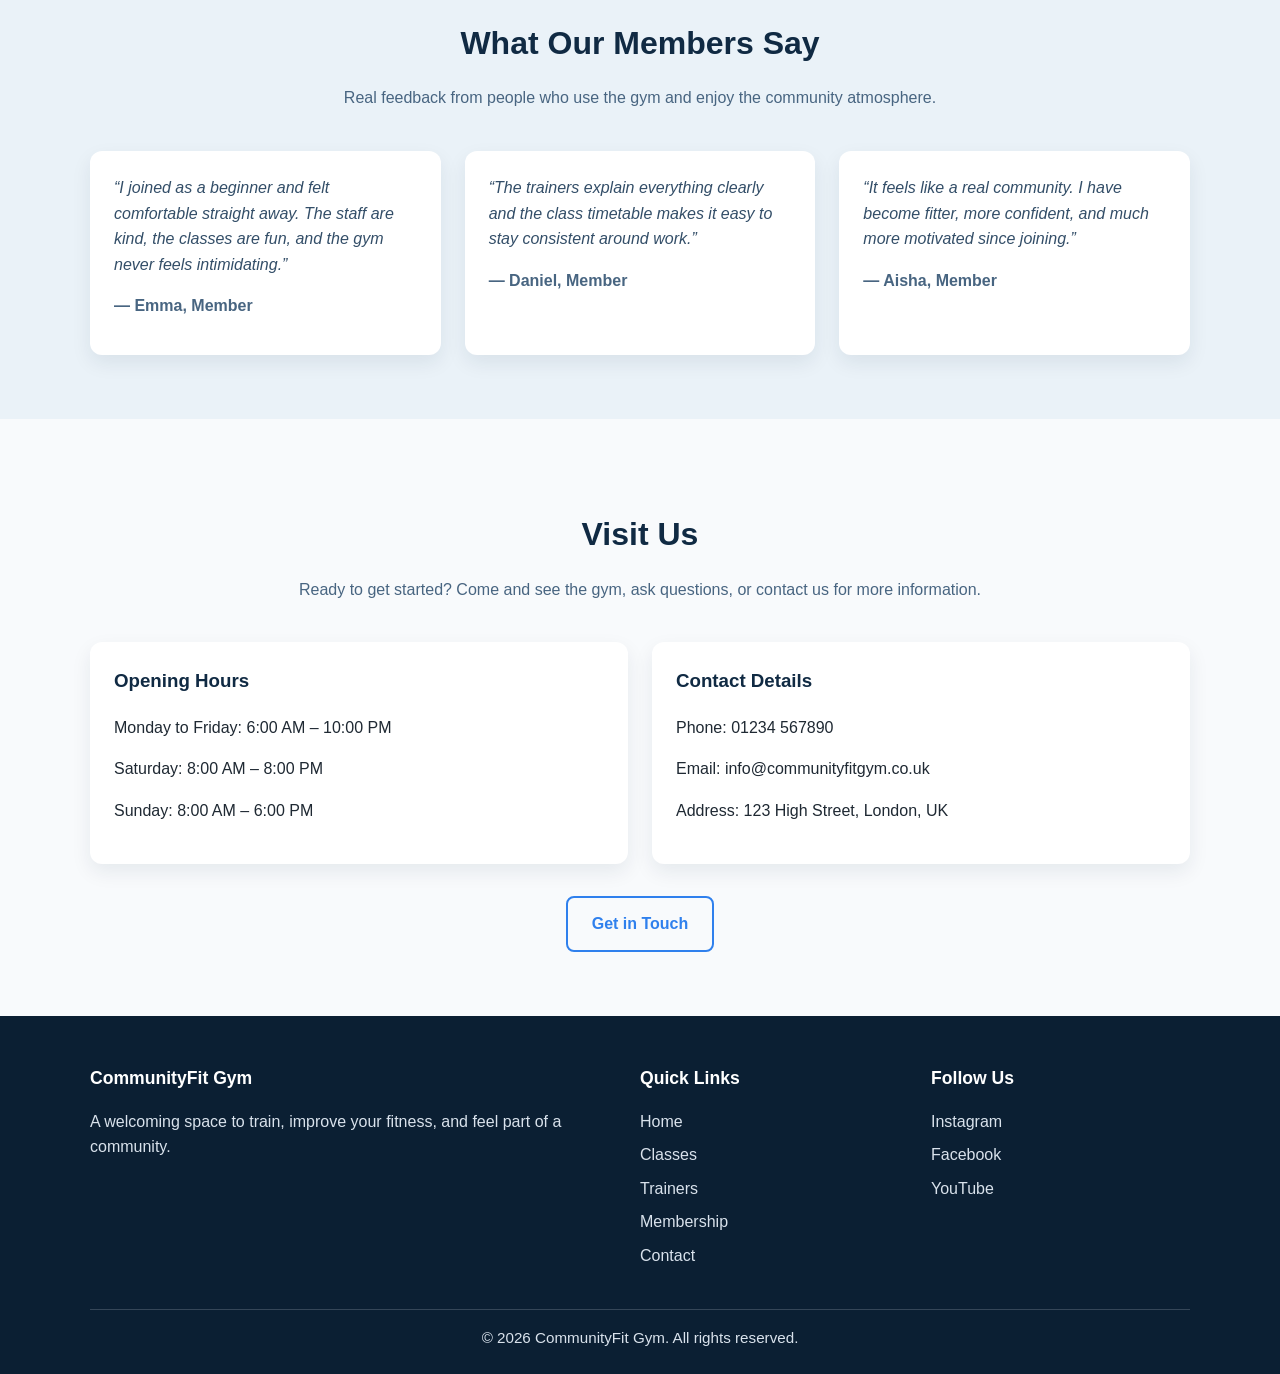
==== commit 8d8ec34f: "Milestone update: add images and implement matching alt text for accessibility" ====
--- a/index.html
+++ b/index.html
@@ -101,11 +101,7 @@
 
         <div class="card-grid">
           <article class="card">
-<<<<<<< HEAD
             <img src="images/community-circuit.jpg" alt="Group circuit training session in progress">
-=======
-            <img src="images/class-circuit.jpg" alt="Group circuit training session in progress">
->>>>>>> 439ca8cedfacb1f24ce6421d5e510b67b90a4001
             <h3>Community Circuit</h3>
             <p>
               A fun full-body workout combining strength, cardio, and teamwork.
@@ -113,11 +109,7 @@
           </article>
 
           <article class="card">
-<<<<<<< HEAD
             <img src="images/stretch-and-flow.jpg" alt="Yoga class focused on stretching and balance">
-=======
-            <img src="images/class-yoga.jpg" alt="Yoga class focused on stretching and balance">
->>>>>>> 439ca8cedfacb1f24ce6421d5e510b67b90a4001
             <h3>Stretch & Flow</h3>
             <p>
               Improve flexibility, posture, and focus in a calm and supportive setting.
@@ -125,11 +117,7 @@
           </article>
 
           <article class="card">
-<<<<<<< HEAD
             <img src="images/spin-energy.jpg" alt="Indoor spin class with participants cycling together">
-=======
-            <img src="images/class-spin.jpg" alt="Indoor spin class with participants cycling together">
->>>>>>> 439ca8cedfacb1f24ce6421d5e510b67b90a4001
             <h3>Spin Energy</h3>
             <p>
               A fast-paced cycling class designed to boost fitness and endurance.
@@ -155,11 +143,7 @@
 
         <div class="card-grid">
           <article class="card">
-<<<<<<< HEAD
             <img src="images/sarah-female-instructor.jpg" alt="Trainer Sarah smiling in the gym">
-=======
-            <img src="images/trainer-sarah.jpg" alt="Trainer Sarah smiling in the gym">
->>>>>>> 439ca8cedfacb1f24ce6421d5e510b67b90a4001
             <h3>Sarah</h3>
             <p>
               Sarah specialises in beginner confidence, mobility, and sustainable fitness habits.
@@ -167,11 +151,7 @@
           </article>
 
           <article class="card">
-<<<<<<< HEAD
             <img src="images/james-male-instructor.jpg" alt="Trainer James standing in a gym training area">
-=======
-            <img src="images/trainer-james.jpg" alt="Trainer James standing in a gym training area">
->>>>>>> 439ca8cedfacb1f24ce6421d5e510b67b90a4001
             <h3>James</h3>
             <p>
               James focuses on strength training, form improvement, and practical goal setting.
@@ -179,11 +159,7 @@
           </article>
 
           <article class="card">
-<<<<<<< HEAD
             <img src="images/maya-female-instructor.jpg" alt="Trainer Maya leading an exercise session">
-=======
-            <img src="images/trainer-maya.jpg" alt="Trainer Maya leading an exercise session">
->>>>>>> 439ca8cedfacb1f24ce6421d5e510b67b90a4001
             <h3>Maya</h3>
             <p>
               Maya brings energy to classes and helps members stay motivated week after week.
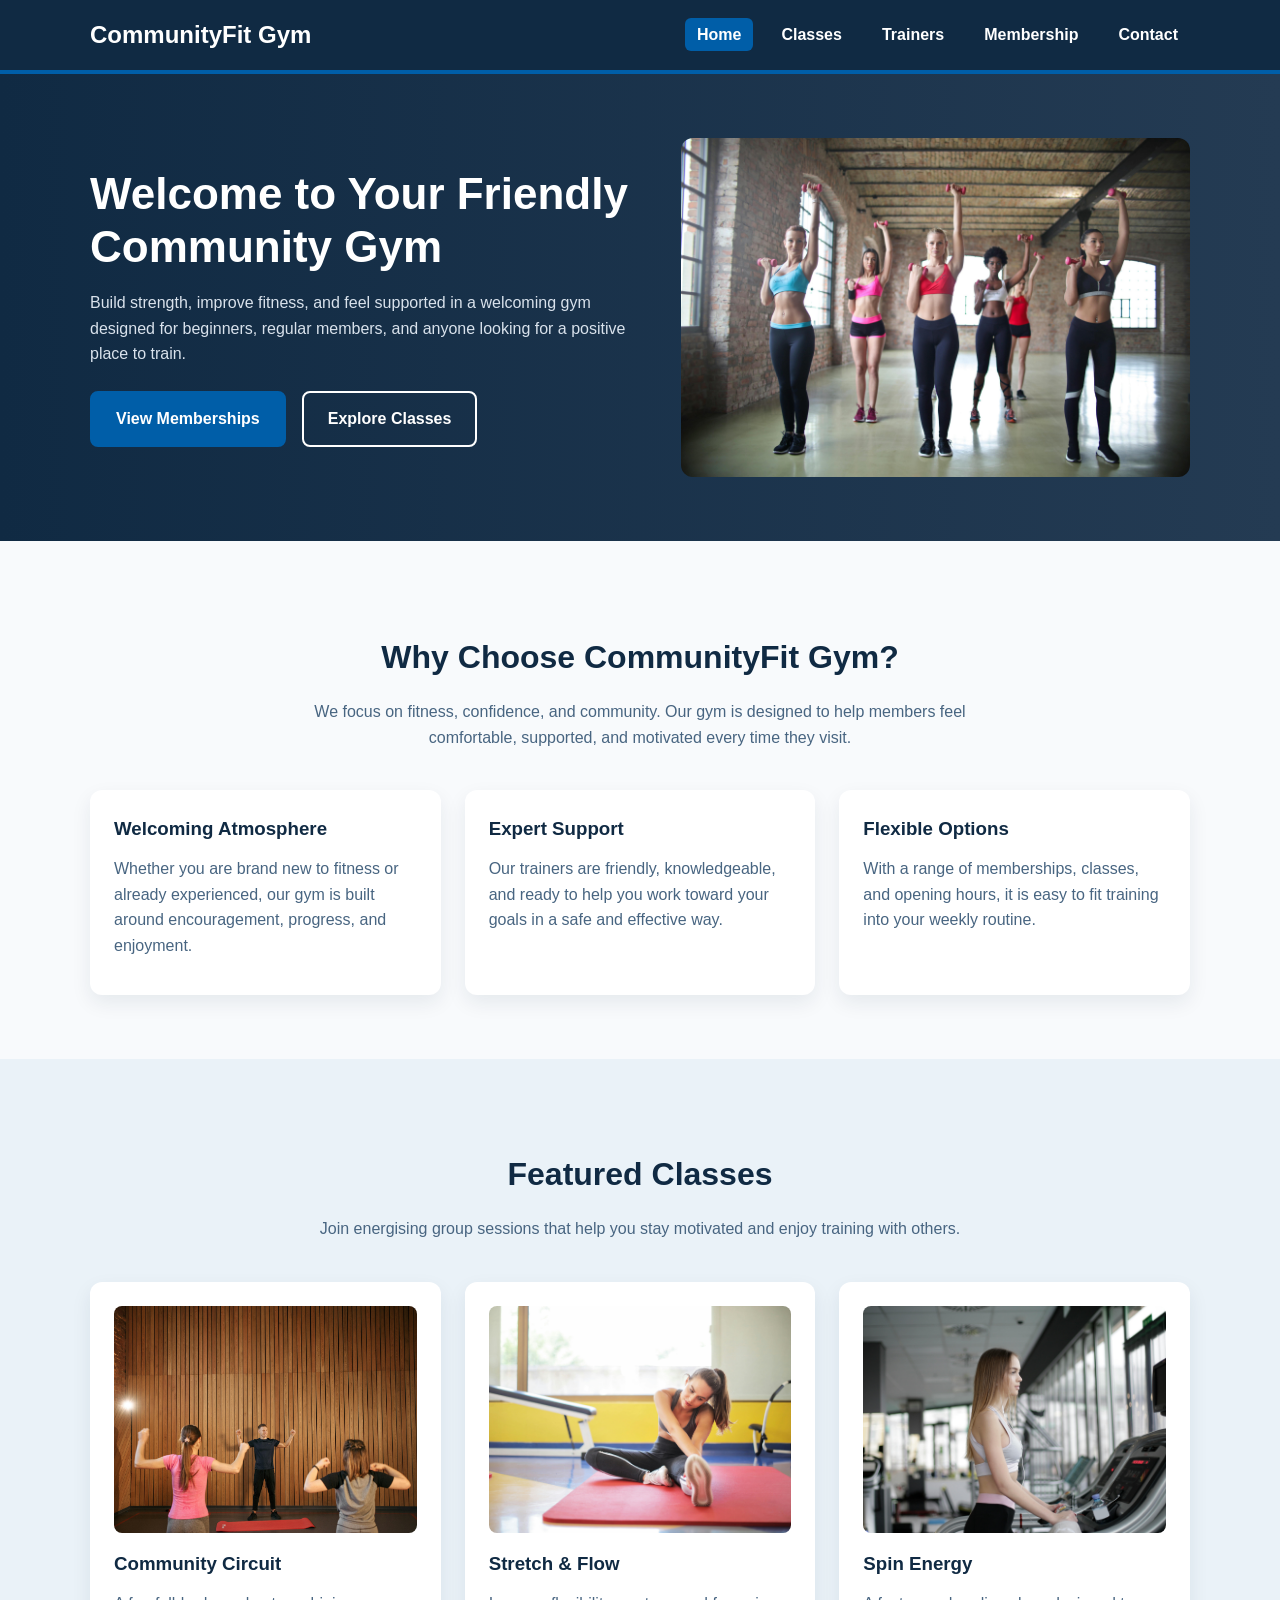
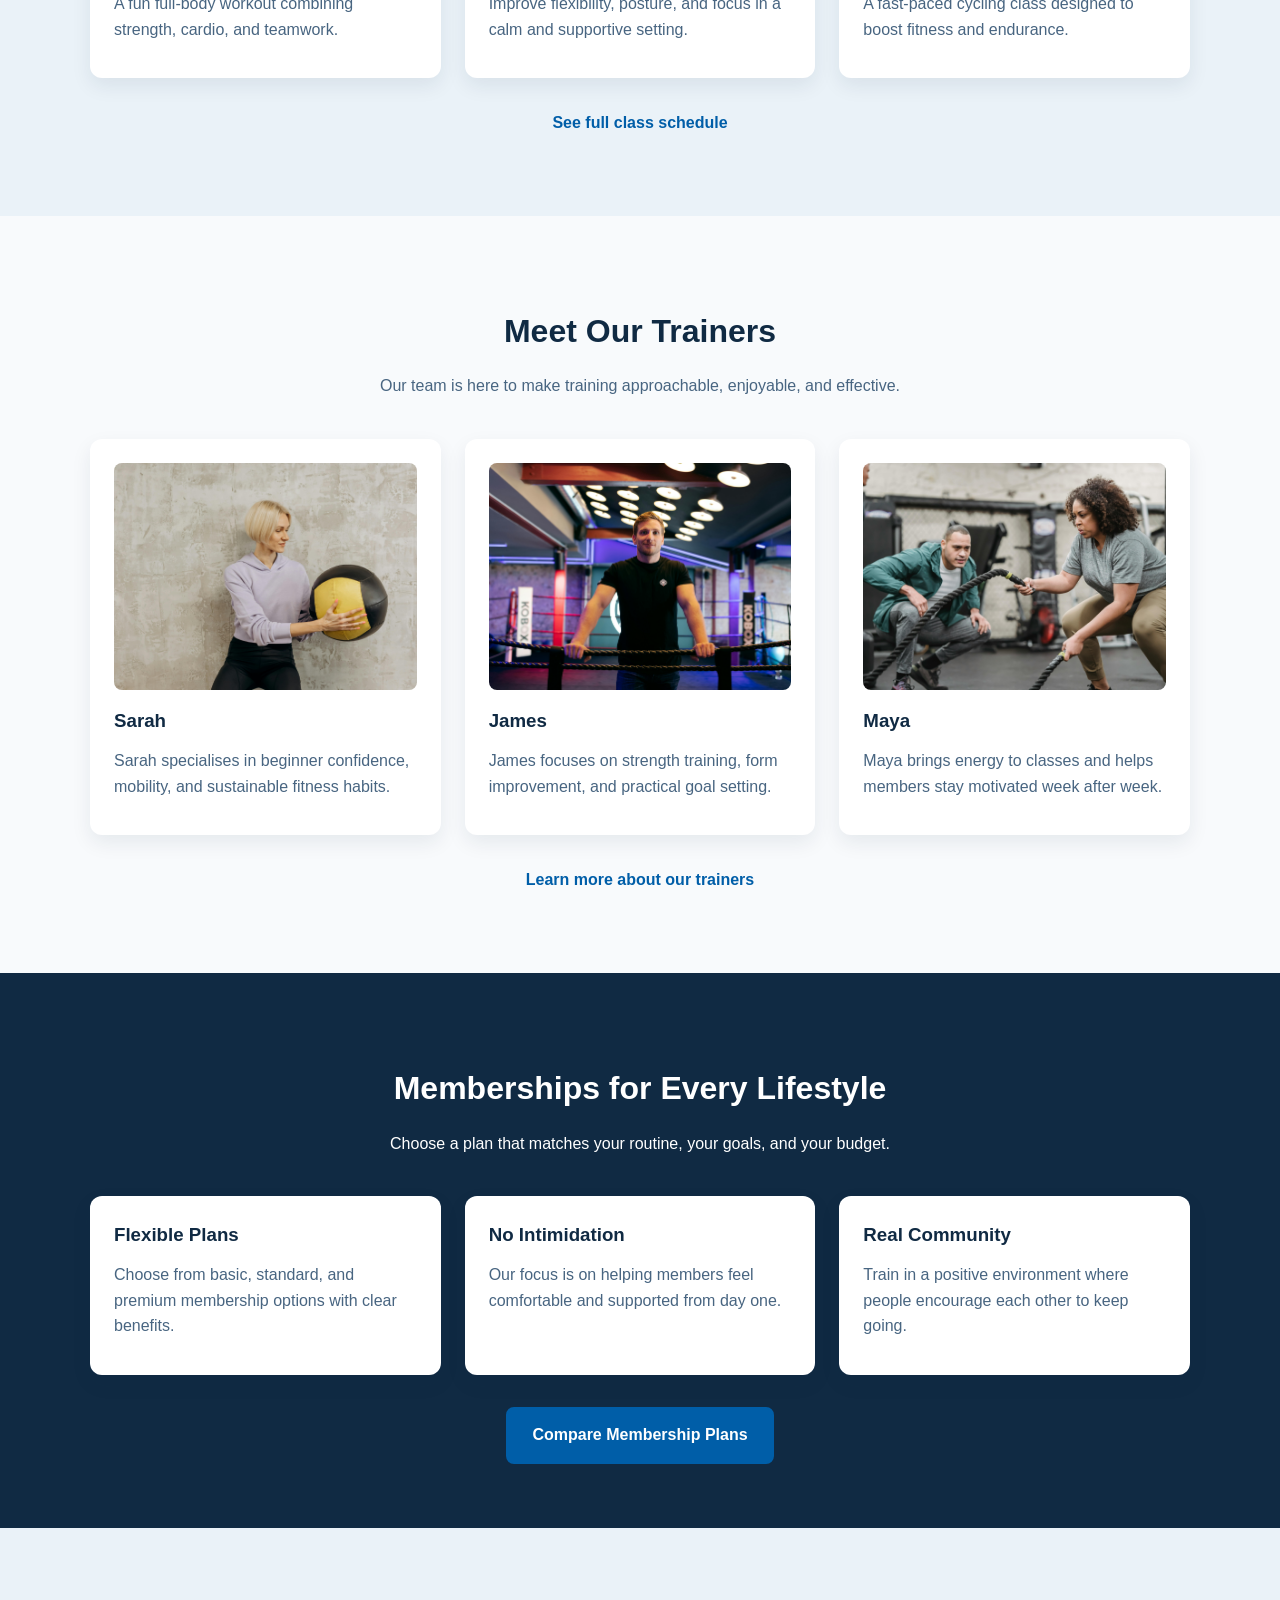
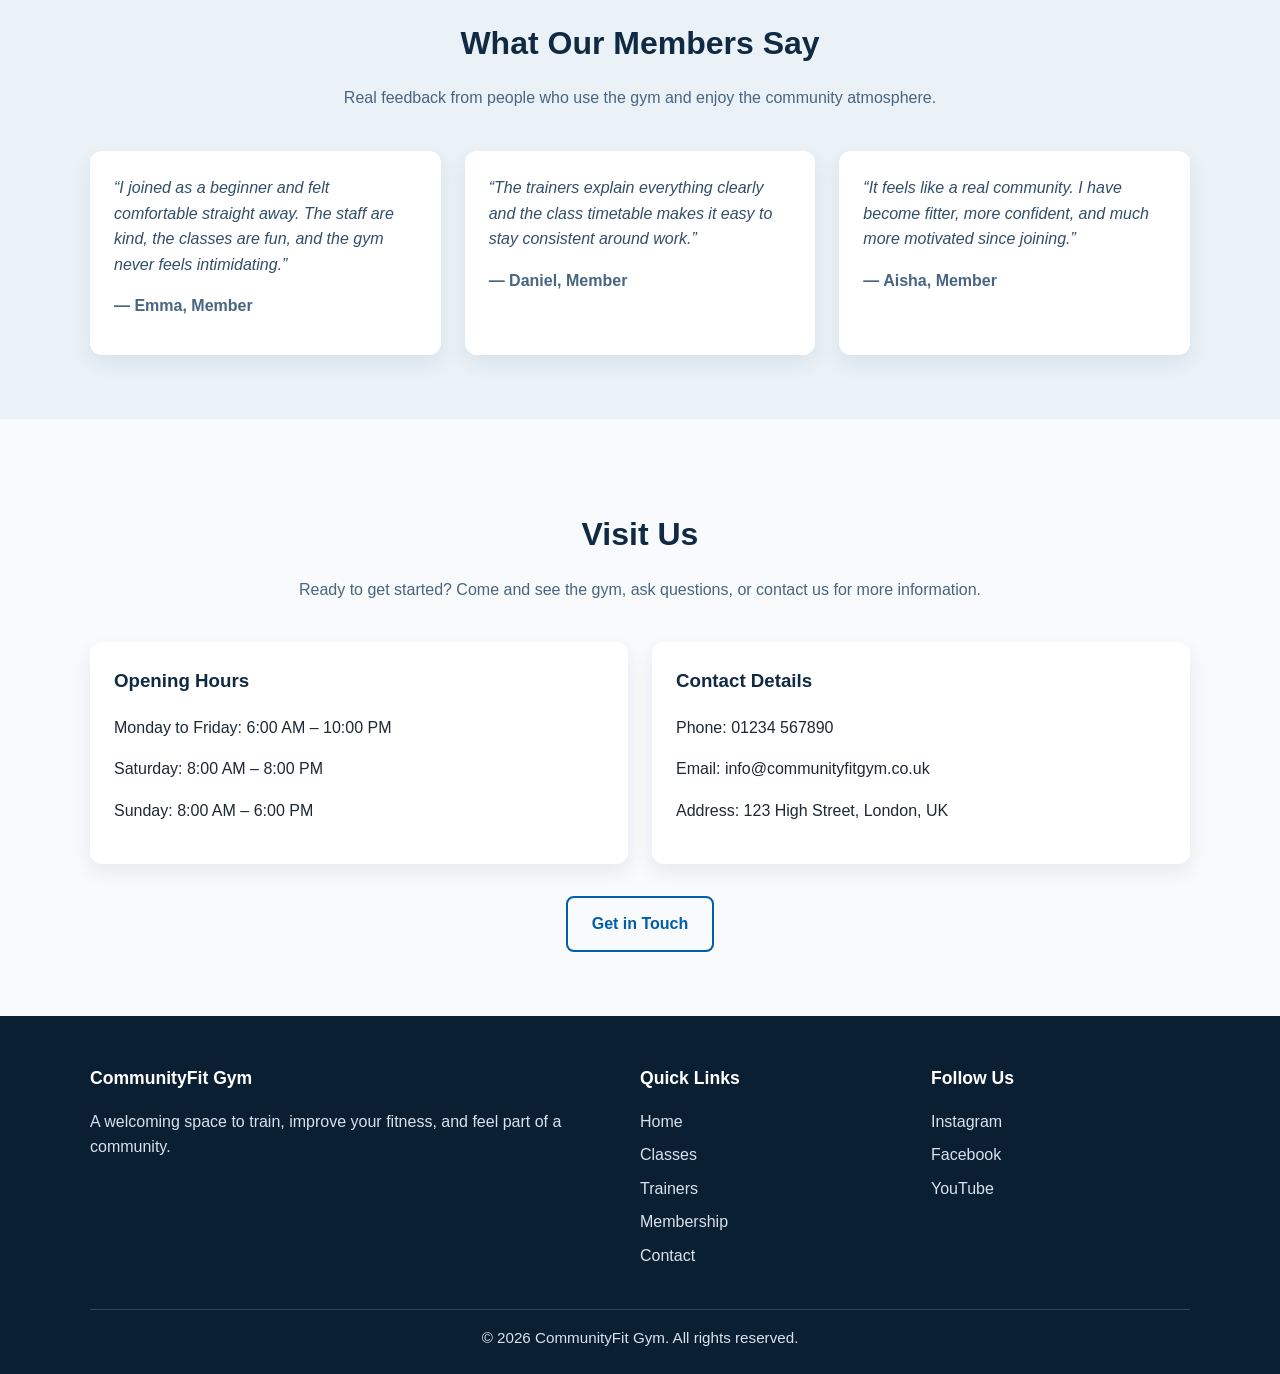
==== commit 05115094: "fix: resolve HTML validation and external link security issues" ====
--- a/index.html
+++ b/index.html
@@ -223,29 +223,29 @@
         </div>
 
         <div class="card-grid">
-          <article class="card">
+          <div class="card">
             <blockquote>
               “I joined as a beginner and felt comfortable straight away. The staff are kind,
               the classes are fun, and the gym never feels intimidating.”
             </blockquote>
             <p class="testimonial-name">— Emma, Member</p>
-          </article>
-
-          <article class="card">
+          </div>
+
+          <div class="card">
             <blockquote>
               “The trainers explain everything clearly and the class timetable makes it easy
               to stay consistent around work.”
             </blockquote>
             <p class="testimonial-name">— Daniel, Member</p>
-          </article>
-
-          <article class="card">
+          </div>
+
+          <div class="card">
             <blockquote>
               “It feels like a real community. I have become fitter, more confident, and much
               more motivated since joining.”
             </blockquote>
             <p class="testimonial-name">— Aisha, Member</p>
-          </article>
+          </div>
         </div>
       </div>
     </section>
@@ -317,4 +317,4 @@
     </div>
   </footer>
 </body>
-</html>+</html>
--- a/css/style.css
+++ b/css/style.css
@@ -98,7 +98,7 @@
   padding: 0;
   margin: -1px;
   overflow: hidden;
-  clip: rect(0, 0, 0, 0);
+  clip-path: inset(50%);
   white-space: nowrap;
   border: 0;
 }
@@ -110,7 +110,7 @@
   background-color: #102a43;
   color: #ffffff;
   padding: 1rem 0;
-  border-bottom: 4px solid #2f80ed;
+  border-bottom: 4px solid #005ea8;
 }
 
 header .container {
@@ -140,14 +140,22 @@
   transition: background-color 0.3s ease;
 }
 
-.nav-links a:hover,
-.nav-links a:focus {
+.nav-links a:hover {
   background-color: rgba(255, 255, 255, 0.15);
 }
 
 .nav-links a[aria-current="page"] {
-  background-color: #2f80ed;
-  color: #ffffff;
+  background-color: #005ea8;
+  color: #ffffff;
+}
+
+.logo:focus-visible,
+.nav-links a:focus-visible,
+.btn:focus-visible,
+.text-link:focus-visible,
+.footer-links a:focus-visible {
+  outline: 3px solid #ffbf47;
+  outline-offset: 3px;
 }
 
 /* ========================================
@@ -216,9 +224,9 @@
    ======================================== */
 .btn {
   display: inline-block;
-  background-color: #2f80ed;
-  color: #ffffff;
-  border: 2px solid #2f80ed;
+  background-color: #005ea8;
+  color: #ffffff;
+  border: 2px solid #005ea8;
   padding: 0.85rem 1.5rem;
   border-radius: 0.5rem;
   font-weight: 700;
@@ -227,10 +235,9 @@
   cursor: pointer;
 }
 
-.btn:hover,
-.btn:focus {
-  background-color: #1366d6;
-  border-color: #1366d6;
+.btn:hover {
+  background-color: #004b8d;
+  border-color: #004b8d;
   transform: translateY(-2px);
 }
 
@@ -240,37 +247,41 @@
   color: #ffffff;
 }
 
-.hero .btn-secondary:hover,
-.hero .btn-secondary:focus {
+.hero .btn-secondary:hover {
   background-color: #ffffff;
   color: #102a43;
 }
 
 .section .btn-secondary,
-.cta-section .btn-secondary,
 .center-content .btn-secondary {
   background-color: transparent;
-  border-color: #2f80ed;
-  color: #2f80ed;
+  border-color: #005ea8;
+  color: #005ea8;
 }
 
 .section .btn-secondary:hover,
-.section .btn-secondary:focus,
-.cta-section .btn-secondary:hover,
-.cta-section .btn-secondary:focus,
-.center-content .btn-secondary:hover,
-.center-content .btn-secondary:focus {
-  background-color: #2f80ed;
-  color: #ffffff;
+.center-content .btn-secondary:hover {
+  background-color: #005ea8;
+  color: #ffffff;
+}
+
+.cta-section .btn-secondary {
+  background-color: transparent;
+  border-color: #ffffff;
+  color: #ffffff;
+}
+
+.cta-section .btn-secondary:hover {
+  background-color: #ffffff;
+  color: #102a43;
 }
 
 .text-link {
-  color: #1366d6;
+  color: #005ea8;
   font-weight: 700;
 }
 
-.text-link:hover,
-.text-link:focus {
+.text-link:hover {
   text-decoration: underline;
 }
 
@@ -318,7 +329,7 @@
 
 .trainer-role {
   font-weight: 700;
-  color: #2f80ed;
+  color: #005ea8;
 }
 
 blockquote {
@@ -345,7 +356,7 @@
 }
 
 .featured-plan {
-  border: 3px solid #2f80ed;
+  border: 3px solid #005ea8;
   position: relative;
 }
 
@@ -475,10 +486,11 @@
   color: #1f2933;
 }
 
-.form-group input:focus,
-.form-group textarea:focus {
-  outline: 3px solid rgba(47, 128, 237, 0.2);
-  border-color: #2f80ed;
+.form-group input:focus-visible,
+.form-group textarea:focus-visible {
+  outline: 3px solid #ffbf47;
+  outline-offset: 2px;
+  border-color: #005ea8;
 }
 
 /* ========================================
@@ -521,8 +533,7 @@
   margin-bottom: 0.5rem;
 }
 
-.footer-links a:hover,
-.footer-links a:focus {
+.footer-links a:hover {
   color: #ffffff;
   text-decoration: underline;
 }
@@ -642,4 +653,4 @@
   .contact-form {
     padding: 1.25rem;
   }
-}+}
